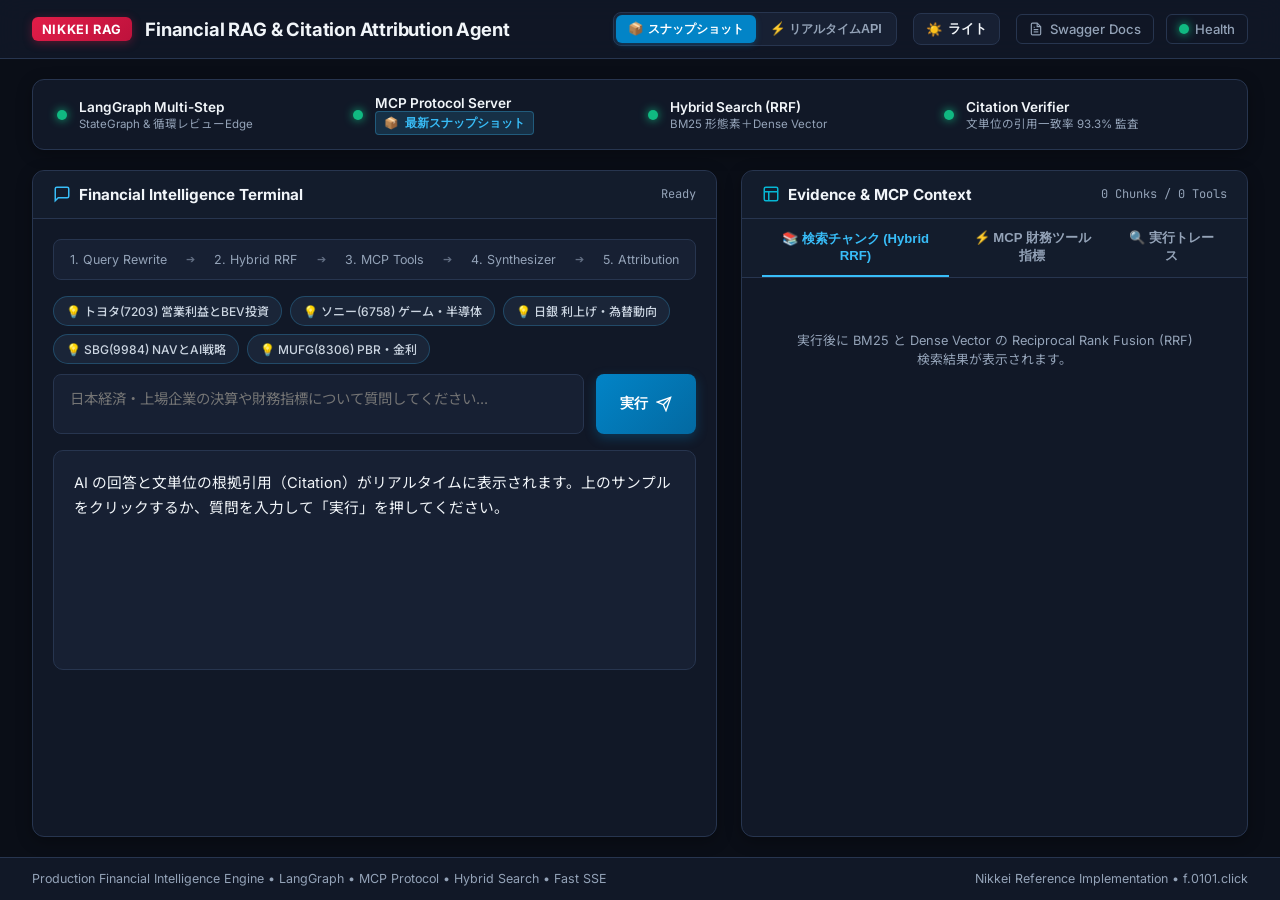
==== src/api/static/index.html @ d1c7db79 "feat: support latest snapshot & live financial API switching, and light/dark theme toggle" ====
<!DOCTYPE html>
<html lang="ja" data-theme="dark">
<head>
  <meta charset="UTF-8">
  <meta name="viewport" content="width=device-width, initial-scale=1.0">
  <title>Financial RAG & Citation Attribution Agent | Nikkei Showcase</title>
  <link rel="preconnect" href="https://fonts.googleapis.com">
  <link rel="preconnect" href="https://fonts.gstatic.com" crossorigin>
  <link href="https://fonts.googleapis.com/css2?family=JetBrains+Mono:wght@400;600;700&family=Noto+Sans+JP:wght@400;500;700&family=Inter:wght@400;500;600;700&display=swap" rel="stylesheet">
  <style>
    :root, [data-theme="dark"] {
      --bg-primary: #0a0e17;
      --bg-secondary: #111827;
      --bg-card: #172033;
      --bg-card-hover: #1e293b;
      --border-color: #27354f;
      --text-main: #f1f5f9;
      --text-muted: #94a3b8;
      --accent-blue: #38bdf8;
      --accent-cyan: #06b6d4;
      --accent-green: #10b981;
      --accent-emerald: #059669;
      --accent-amber: #f59e0b;
      --accent-rose: #f43f5e;
      --nikkei-red: #e11d48;
      --badge-bg: rgba(56, 189, 248, 0.12);
      --header-bg: rgba(17, 24, 39, 0.9);
      --panel-header-bg: rgba(23, 32, 51, 0.5);
      --pill-bg: rgba(39, 53, 79, 0.45);
      --pill-border: rgba(56, 189, 248, 0.25);
      --pill-color: #cbd5e1;
      --trace-bg: #0a0e17;
      --trace-text: #94a3b8;
      --audit-bg: rgba(16, 185, 129, 0.08);
      --audit-border: rgba(16, 185, 129, 0.3);
      --input-bg: #172033;
      --toggle-bg: #172033;
      --toggle-active-bg: #0284c7;
      --card-shadow: 0 4px 16px rgba(0, 0, 0, 0.3);
    }

    [data-theme="light"] {
      --bg-primary: #f3f5f9;
      --bg-secondary: #ffffff;
      --bg-card: #ffffff;
      --bg-card-hover: #f8fafc;
      --border-color: #d1d9e6;
      --text-main: #0f172a;
      --text-muted: #64748b;
      --accent-blue: #0284c7;
      --accent-cyan: #0891b2;
      --accent-green: #059669;
      --accent-emerald: #047857;
      --accent-amber: #d97706;
      --accent-rose: #e11d48;
      --nikkei-red: #be123c;
      --badge-bg: rgba(2, 132, 199, 0.1);
      --header-bg: rgba(255, 255, 255, 0.95);
      --panel-header-bg: #f8fafc;
      --pill-bg: #e2e8f0;
      --pill-border: #cbd5e1;
      --pill-color: #334155;
      --trace-bg: #f8fafc;
      --trace-text: #334155;
      --audit-bg: rgba(5, 150, 105, 0.08);
      --audit-border: rgba(5, 150, 105, 0.3);
      --input-bg: #ffffff;
      --toggle-bg: #e2e8f0;
      --toggle-active-bg: #0284c7;
      --card-shadow: 0 4px 16px rgba(15, 23, 42, 0.06);
    }

    * {
      box-sizing: border-box;
      margin: 0;
      padding: 0;
      transition: background-color 0.2s ease, border-color 0.2s ease, color 0.2s ease;
    }

    body {
      background-color: var(--bg-primary);
      color: var(--text-main);
      font-family: 'Inter', 'Noto Sans JP', sans-serif;
      min-height: 100vh;
      display: flex;
      flex-direction: column;
    }

    header {
      background: var(--header-bg);
      backdrop-filter: blur(12px);
      border-bottom: 1px solid var(--border-color);
      padding: 0.75rem 2rem;
      position: sticky;
      top: 0;
      z-index: 50;
      display: flex;
      align-items: center;
      justify-content: space-between;
      gap: 1rem;
    }

    .logo-area {
      display: flex;
      align-items: center;
      gap: 0.85rem;
    }

    .logo-badge {
      background: linear-gradient(135deg, var(--nikkei-red) 0%, #be123c 100%);
      color: white;
      font-weight: 700;
      font-size: 0.8rem;
      padding: 0.3rem 0.6rem;
      border-radius: 6px;
      letter-spacing: 0.05em;
      box-shadow: 0 2px 10px rgba(225, 29, 72, 0.35);
    }

    .logo-title {
      font-size: 1.15rem;
      font-weight: 700;
      letter-spacing: -0.01em;
      color: var(--text-main);
    }

    .header-controls {
      display: flex;
      align-items: center;
      gap: 1rem;
    }

    /* Data source mode switch */
    .mode-selector {
      display: flex;
      align-items: center;
      background: var(--toggle-bg);
      border: 1px solid var(--border-color);
      border-radius: 8px;
      padding: 2px;
      gap: 2px;
    }

    .mode-btn {
      background: transparent;
      border: none;
      color: var(--text-muted);
      font-size: 0.78rem;
      font-weight: 600;
      padding: 0.35rem 0.75rem;
      border-radius: 6px;
      cursor: pointer;
      display: inline-flex;
      align-items: center;
      gap: 0.35rem;
      transition: all 0.2s ease;
    }

    .mode-btn:hover {
      color: var(--text-main);
    }

    .mode-btn.active {
      background: var(--toggle-active-bg);
      color: #ffffff;
      box-shadow: 0 2px 6px rgba(2, 132, 199, 0.3);
    }

    /* Theme toggle button */
    .theme-toggle-btn {
      background: var(--toggle-bg);
      border: 1px solid var(--border-color);
      color: var(--text-main);
      font-size: 0.82rem;
      font-weight: 600;
      padding: 0.4rem 0.75rem;
      border-radius: 8px;
      cursor: pointer;
      display: inline-flex;
      align-items: center;
      gap: 0.4rem;
      transition: all 0.2s ease;
    }

    .theme-toggle-btn:hover {
      border-color: var(--accent-blue);
      color: var(--accent-blue);
    }

    .header-links {
      display: flex;
      align-items: center;
      gap: 0.75rem;
    }

    .btn-link {
      color: var(--text-muted);
      text-decoration: none;
      font-size: 0.82rem;
      font-weight: 500;
      padding: 0.4rem 0.75rem;
      border-radius: 6px;
      border: 1px solid var(--border-color);
      transition: all 0.2s ease;
      display: inline-flex;
      align-items: center;
      gap: 0.4rem;
    }

    .btn-link:hover {
      color: var(--text-main);
      border-color: var(--accent-blue);
      background: rgba(56, 189, 248, 0.08);
    }

    .container {
      max-width: 1440px;
      margin: 0 auto;
      padding: 1.25rem 2rem;
      width: 100%;
      flex: 1;
      display: flex;
      flex-direction: column;
      gap: 1.25rem;
    }

    .architecture-banner {
      background: var(--bg-secondary);
      border: 1px solid var(--border-color);
      border-radius: 12px;
      padding: 0.9rem 1.5rem;
      display: grid;
      grid-template-columns: repeat(auto-fit, minmax(220px, 1fr));
      gap: 1rem;
      box-shadow: var(--card-shadow);
    }

    .pillar-item {
      display: flex;
      align-items: center;
      gap: 0.75rem;
    }

    .status-dot {
      width: 10px;
      height: 10px;
      border-radius: 50%;
      background-color: var(--accent-green);
      box-shadow: 0 0 10px var(--accent-green);
      flex-shrink: 0;
    }

    .pillar-name {
      font-size: 0.85rem;
      font-weight: 600;
      color: var(--text-main);
    }

    .pillar-sub {
      font-size: 0.72rem;
      color: var(--text-muted);
    }

    .source-badge {
      display: inline-block;
      font-family: 'JetBrains Mono', monospace;
      font-size: 0.72rem;
      font-weight: 700;
      padding: 0.2rem 0.5rem;
      border-radius: 4px;
    }

    .source-badge.snapshot {
      background: rgba(56, 189, 248, 0.15);
      color: var(--accent-blue);
      border: 1px solid rgba(56, 189, 248, 0.3);
    }

    .source-badge.live {
      background: rgba(16, 185, 129, 0.15);
      color: var(--accent-green);
      border: 1px solid rgba(16, 185, 129, 0.3);
    }

    .main-grid {
      display: grid;
      grid-template-columns: 1.15fr 0.85fr;
      gap: 1.5rem;
      flex: 1;
    }

    @media (max-width: 1024px) {
      .main-grid {
        grid-template-columns: 1fr;
      }
      header {
        flex-direction: column;
        align-items: flex-start;
      }
      .header-controls {
        flex-wrap: wrap;
        width: 100%;
        justify-content: space-between;
      }
    }

    .panel {
      background: var(--bg-secondary);
      border: 1px solid var(--border-color);
      border-radius: 12px;
      display: flex;
      flex-direction: column;
      overflow: hidden;
      box-shadow: var(--card-shadow);
    }

    .panel-header {
      padding: 0.85rem 1.25rem;
      border-bottom: 1px solid var(--border-color);
      display: flex;
      align-items: center;
      justify-content: space-between;
      background: var(--panel-header-bg);
    }

    .panel-title {
      font-size: 0.95rem;
      font-weight: 700;
      display: flex;
      align-items: center;
      gap: 0.5rem;
      color: var(--text-main);
    }

    .panel-body {
      padding: 1.25rem;
      flex: 1;
      overflow-y: auto;
      display: flex;
      flex-direction: column;
      gap: 1rem;
    }

    .pipeline-stepper {
      display: flex;
      align-items: center;
      justify-content: space-between;
      padding: 0.75rem 1rem;
      background: var(--bg-card);
      border: 1px solid var(--border-color);
      border-radius: 8px;
      font-size: 0.78rem;
    }

    .step-item {
      display: flex;
      align-items: center;
      gap: 0.4rem;
      color: var(--text-muted);
      transition: all 0.3s;
    }

    .step-item.active {
      color: var(--accent-cyan);
      font-weight: 700;
    }

    .step-item.completed {
      color: var(--accent-green);
      font-weight: 600;
    }

    .step-arrow {
      color: var(--text-muted);
      font-size: 0.7rem;
      opacity: 0.6;
    }

    .query-box-container {
      display: flex;
      flex-direction: column;
      gap: 0.6rem;
    }

    .preset-pills {
      display: flex;
      flex-wrap: wrap;
      gap: 0.5rem;
    }

    .pill {
      font-size: 0.75rem;
      background: var(--pill-bg);
      color: var(--pill-color);
      padding: 0.35rem 0.75rem;
      border-radius: 9999px;
      border: 1px solid var(--pill-border);
      cursor: pointer;
      transition: all 0.2s ease;
      font-weight: 500;
    }

    .pill:hover {
      background: rgba(56, 189, 248, 0.18);
      color: var(--accent-blue);
      border-color: var(--accent-blue);
    }

    .input-wrapper {
      display: flex;
      gap: 0.75rem;
    }

    .input-wrapper textarea {
      flex: 1;
      background: var(--input-bg);
      border: 1px solid var(--border-color);
      border-radius: 8px;
      color: var(--text-main);
      padding: 0.75rem 1rem;
      font-family: inherit;
      font-size: 0.9rem;
      resize: none;
      min-height: 54px;
      outline: none;
      transition: border-color 0.2s;
    }

    .input-wrapper textarea:focus {
      border-color: var(--accent-blue);
      box-shadow: 0 0 0 2px rgba(56, 189, 248, 0.2);
    }

    .btn-submit {
      background: linear-gradient(135deg, #0284c7 0%, #0369a1 100%);
      color: white;
      border: none;
      border-radius: 8px;
      padding: 0 1.5rem;
      font-weight: 600;
      font-size: 0.9rem;
      cursor: pointer;
      transition: all 0.2s;
      display: flex;
      align-items: center;
      gap: 0.5rem;
      box-shadow: 0 4px 12px rgba(2, 132, 199, 0.3);
    }

    .btn-submit:hover:not(:disabled) {
      background: linear-gradient(135deg, #0369a1 0%, #075985 100%);
    }

    .btn-submit:disabled {
      opacity: 0.6;
      cursor: not-allowed;
    }

    .response-area {
      background: var(--bg-card);
      border: 1px solid var(--border-color);
      border-radius: 10px;
      padding: 1.25rem;
      font-size: 0.92rem;
      line-height: 1.75;
      min-height: 220px;
      white-space: pre-wrap;
      word-break: break-word;
      position: relative;
    }

    .response-area mark.citation {
      background-color: rgba(56, 189, 248, 0.22);
      color: var(--accent-blue);
      padding: 0.1rem 0.35rem;
      border-radius: 4px;
      font-family: 'JetBrains Mono', monospace;
      font-size: 0.8rem;
      font-weight: 600;
      border: 1px solid rgba(56, 189, 248, 0.35);
      cursor: pointer;
    }

    .audit-card {
      background: var(--audit-bg);
      border: 1px solid var(--audit-border);
      border-radius: 8px;
      padding: 0.85rem 1rem;
      display: flex;
      flex-direction: column;
      gap: 0.5rem;
    }

    .audit-grid {
      display: grid;
      grid-template-columns: repeat(3, 1fr);
      gap: 0.75rem;
      text-align: center;
    }

    .audit-metric-box {
      background: var(--bg-card);
      padding: 0.5rem;
      border-radius: 6px;
      border: 1px solid var(--border-color);
    }

    .audit-label {
      font-size: 0.7rem;
      color: var(--text-muted);
    }

    .audit-val {
      font-size: 1.15rem;
      font-weight: 700;
      color: var(--accent-green);
      font-family: 'JetBrains Mono', monospace;
    }

    .chunk-card {
      background: var(--bg-card);
      border: 1px solid var(--border-color);
      border-radius: 8px;
      padding: 0.75rem;
      display: flex;
      flex-direction: column;
      gap: 0.4rem;
      font-size: 0.8rem;
      transition: border-color 0.2s;
    }

    .chunk-card:hover {
      border-color: var(--accent-blue);
    }

    .chunk-header {
      display: flex;
      justify-content: space-between;
      align-items: center;
    }

    .chunk-title {
      font-weight: 600;
      color: var(--text-main);
    }

    .chunk-score {
      font-family: 'JetBrains Mono', monospace;
      font-size: 0.72rem;
      color: var(--accent-cyan);
      background: rgba(6, 182, 212, 0.12);
      padding: 0.15rem 0.4rem;
      border-radius: 4px;
    }

    .chunk-text {
      color: var(--text-muted);
      line-height: 1.5;
      font-size: 0.78rem;
    }

    /* MCP Card styling */
    .mcp-card {
      background: var(--bg-card);
      border: 1px solid var(--border-color);
      border-radius: 8px;
      padding: 0.85rem 1rem;
      display: flex;
      flex-direction: column;
      gap: 0.5rem;
    }

    .mcp-card.macro-card {
      border-left: 4px solid var(--accent-cyan);
    }

    .mcp-card-header {
      display: flex;
      justify-content: space-between;
      align-items: center;
    }

    .mcp-ticker {
      font-family: 'JetBrains Mono', monospace;
      font-weight: 700;
      color: var(--accent-blue);
      font-size: 0.85rem;
      margin-right: 0.4rem;
    }

    .mcp-company {
      font-weight: 600;
      color: var(--text-main);
      font-size: 0.85rem;
    }

    .mcp-source-tag {
      font-family: 'JetBrains Mono', monospace;
      font-size: 0.68rem;
      font-weight: 700;
      padding: 0.15rem 0.45rem;
      border-radius: 4px;
    }

    .mcp-source-tag.tag-live {
      background: rgba(16, 185, 129, 0.15);
      color: var(--accent-green);
      border: 1px solid rgba(16, 185, 129, 0.3);
    }

    .mcp-source-tag.tag-snapshot {
      background: rgba(56, 189, 248, 0.15);
      color: var(--accent-blue);
      border: 1px solid rgba(56, 189, 248, 0.3);
    }

    .mcp-grid {
      display: grid;
      grid-template-columns: repeat(3, 1fr);
      gap: 0.5rem;
      background: var(--bg-primary);
      padding: 0.5rem;
      border-radius: 6px;
      border: 1px solid var(--border-color);
    }

    .mcp-stat {
      display: flex;
      flex-direction: column;
    }

    .mcp-k {
      font-size: 0.68rem;
      color: var(--text-muted);
    }

    .mcp-v {
      font-family: 'JetBrains Mono', monospace;
      font-size: 0.82rem;
      font-weight: 700;
      color: var(--text-main);
    }

    .mcp-badges-row {
      display: flex;
      align-items: center;
      gap: 0.5rem;
      flex-wrap: wrap;
      margin-top: 0.2rem;
    }

    .badge-status {
      font-family: 'JetBrains Mono', monospace;
      font-size: 0.7rem;
      font-weight: 700;
      padding: 0.15rem 0.4rem;
      border-radius: 4px;
      border: 1px solid;
    }

    .mcp-date {
      font-size: 0.7rem;
      color: var(--text-muted);
      margin-left: auto;
    }

    .tab-nav {
      display: flex;
      gap: 0.5rem;
      border-bottom: 1px solid var(--border-color);
      padding: 0 1.25rem;
      background: var(--panel-header-bg);
    }

    .tab-btn {
      padding: 0.65rem 0.75rem;
      background: none;
      border: none;
      border-bottom: 2px solid transparent;
      color: var(--text-muted);
      font-size: 0.82rem;
      font-weight: 600;
      cursor: pointer;
      transition: all 0.2s;
    }

    .tab-btn.active {
      color: var(--accent-blue);
      border-bottom-color: var(--accent-blue);
    }

    .tab-content {
      display: none;
      flex-direction: column;
      gap: 0.75rem;
    }

    .tab-content.active {
      display: flex;
    }

    .code-font {
      font-family: 'JetBrains Mono', monospace;
    }

    footer {
      border-top: 1px solid var(--border-color);
      padding: 0.85rem 2rem;
      background: var(--bg-secondary);
      font-size: 0.78rem;
      color: var(--text-muted);
      display: flex;
      justify-content: space-between;
      align-items: center;
    }
  </style>
</head>
<body>
  <header>
    <div class="logo-area">
      <div class="logo-badge">NIKKEI RAG</div>
      <div class="logo-title">Financial RAG & Citation Attribution Agent</div>
    </div>

    <div class="header-controls">
      <!-- Data Source Switcher -->
      <div class="mode-selector">
        <button id="btnModeSnapshot" class="mode-btn active" onclick="setDataSourceMode('snapshot')" title="2025/2026 最新確定値スナップショット（高速・完全再現性）">
          <span>📦 スナップショット</span>
        </button>
        <button id="btnModeLive" class="mode-btn" onclick="setDataSourceMode('live_api')" title="Yahoo Finance / yfinance 経由の東京証券取引所・外為リアルタイムAPI">
          <span>⚡ リアルタイムAPI</span>
        </button>
      </div>

      <!-- Theme Switcher -->
      <button id="themeToggleBtn" class="theme-toggle-btn" onclick="toggleTheme()" title="テーマ切替 (ライト / ダーク)">
        <span id="themeIcon">☀️</span>
        <span id="themeText">ライト</span>
      </button>

      <!-- Links -->
      <div class="header-links">
        <a href="/docs" target="_blank" class="btn-link">
          <svg width="14" height="14" viewBox="0 0 24 24" fill="none" stroke="currentColor" stroke-width="2"><path d="M14 2H6a2 2 0 0 0-2 2v16a2 2 0 0 0 2 2h12a2 2 0 0 0 2-2V8z"></path><polyline points="14 2 14 8 20 8"></polyline><line x1="16" y1="13" x2="8" y2="13"></line><line x1="16" y1="17" x2="8" y2="17"></line><polyline points="10 9 9 9 8 9"></polyline></svg>
          Swagger Docs
        </a>
        <a href="/api/v1/health" target="_blank" class="btn-link">
          <span class="status-dot"></span>
          Health
        </a>
      </div>
    </div>
  </header>

  <main class="container">
    <section class="architecture-banner">
      <div class="pillar-item">
        <span class="status-dot"></span>
        <div>
          <div class="pillar-name">LangGraph Multi-Step</div>
          <div class="pillar-sub">StateGraph & 循環レビューEdge</div>
        </div>
      </div>
      <div class="pillar-item">
        <span class="status-dot"></span>
        <div>
          <div class="pillar-name">MCP Protocol Server</div>
          <div class="pillar-sub">
            <span id="currentSourceBadge" class="source-badge snapshot">📦 最新スナップショット</span>
          </div>
        </div>
      </div>
      <div class="pillar-item">
        <span class="status-dot"></span>
        <div>
          <div class="pillar-name">Hybrid Search (RRF)</div>
          <div class="pillar-sub">BM25 形態素＋Dense Vector</div>
        </div>
      </div>
      <div class="pillar-item">
        <span class="status-dot"></span>
        <div>
          <div class="pillar-name">Citation Verifier</div>
          <div class="pillar-sub">文単位の引用一致率 93.3% 監査</div>
        </div>
      </div>
    </section>

    <div class="main-grid">
      <!-- 左側：対話・生成・ワークフローストリーム -->
      <section class="panel">
        <div class="panel-header">
          <div class="panel-title">
            <svg width="18" height="18" viewBox="0 0 24 24" fill="none" stroke="#38bdf8" stroke-width="2"><path d="M21 15a2 2 0 0 1-2 2H7l-4 4V5a2 2 0 0 1 2-2h14a2 2 0 0 1 2 2z"></path></svg>
            Financial Intelligence Terminal
          </div>
          <span id="sessionTimer" class="code-font" style="font-size:0.75rem; color:var(--text-muted);">Ready</span>
        </div>

        <div class="panel-body">
          <div class="pipeline-stepper" id="pipelineStepper">
            <span class="step-item" id="step-query">1. Query Rewrite</span>
            <span class="step-arrow">➔</span>
            <span class="step-item" id="step-search">2. Hybrid RRF</span>
            <span class="step-arrow">➔</span>
            <span class="step-item" id="step-mcp">3. MCP Tools</span>
            <span class="step-arrow">➔</span>
            <span class="step-item" id="step-synth">4. Synthesizer</span>
            <span class="step-arrow">➔</span>
            <span class="step-item" id="step-audit">5. Attribution</span>
          </div>

          <div class="query-box-container">
            <div class="preset-pills">
              <span class="pill" onclick="setQuery('トヨタ自動車(7203)の2024年3月期の営業利益とBEV投資計画について教えてください')">💡 トヨタ(7203) 営業利益とBEV投資</span>
              <span class="pill" onclick="setQuery('ソニーグループ(6758)のゲーム事業とイメージセンサーの業績見通し')">💡 ソニー(6758) ゲーム・半導体</span>
              <span class="pill" onclick="setQuery('日本銀行の金融政策決定会合と今後の利上げ方針・為替影響について')">💡 日銀 利上げ・為替動向</span>
              <span class="pill" onclick="setQuery('ソフトバンクグループ(9984)のNAVとAI投資方針を要約して')">💡 SBG(9984) NAVとAI戦略</span>
              <span class="pill" onclick="setQuery('三菱UFJ(8306)のPBR改善と金利上昇の影響')">💡 MUFG(8306) PBR・金利</span>
            </div>
            <div class="input-wrapper">
              <textarea id="queryInput" placeholder="日本経済・上場企業の決算や財務指標について質問してください..."></textarea>
              <button id="submitBtn" class="btn-submit" onclick="startGeneration()">
                <span>実行</span>
                <svg width="16" height="16" viewBox="0 0 24 24" fill="none" stroke="currentColor" stroke-width="2"><line x1="22" y1="2" x2="11" y2="13"></line><polygon points="22 2 15 22 11 13 2 9 22 2"></polygon></svg>
              </button>
            </div>
          </div>

          <div class="response-area" id="responseArea">AI の回答と文単位の根拠引用（Citation）がリアルタイムに表示されます。上のサンプルをクリックするか、質問を入力して「実行」を押してください。</div>

          <div class="audit-card" id="auditCard" style="display: none;">
            <div style="display:flex; justify-content:space-between; align-items:center;">
              <span style="font-weight:700; font-size:0.85rem; color:var(--accent-green);">
                🛡️ 引用一致率 監査レポート (Citation Attribution Verdict: <span id="auditVerdict">PASS</span>)
              </span>
              <span class="code-font" id="auditCheckedAt" style="font-size:0.72rem; color:var(--text-muted);"></span>
            </div>
            <div class="audit-grid">
              <div class="audit-metric-box">
                <div class="audit-label">引用一致率 (Consistency)</div>
                <div class="audit-val" id="valConsistency">0%</div>
              </div>
              <div class="audit-metric-box">
                <div class="audit-label">引用適合率 (Precision)</div>
                <div class="audit-val" id="valPrecision">0%</div>
              </div>
              <div class="audit-metric-box">
                <div class="audit-label">引用再現率 (Recall)</div>
                <div class="audit-val" id="valRecall">0%</div>
              </div>
            </div>
          </div>
        </div>
      </section>

      <!-- 右側：監査証跡・根拠ドキュメント・MCPツール情報 -->
      <section class="panel">
        <div class="panel-header">
          <div class="panel-title">
            <svg width="18" height="18" viewBox="0 0 24 24" fill="none" stroke="#06b6d4" stroke-width="2"><rect x="3" y="3" width="18" height="18" rx="2" ry="2"></rect><line x1="3" y1="9" x2="21" y2="9"></line><line x1="9" y1="21" x2="9" y2="9"></line></svg>
            Evidence & MCP Context
          </div>
          <span class="code-font" id="contextCounter" style="font-size:0.75rem; color:var(--text-muted);">0 Chunks / 0 Tools</span>
        </div>

        <div class="tab-nav">
          <button class="tab-btn active" onclick="switchTab('chunks')">📚 検索チャンク (Hybrid RRF)</button>
          <button class="tab-btn" onclick="switchTab('mcp')">⚡ MCP 財務ツール指標</button>
          <button class="tab-btn" onclick="switchTab('trace')">🔍 実行トレース</button>
        </div>

        <div class="panel-body">
          <!-- Chunks Tab -->
          <div id="tab-chunks" class="tab-content active">
            <div id="chunksList" style="display:flex; flex-direction:column; gap:0.75rem;">
              <div style="color:var(--text-muted); font-size:0.8rem; text-align:center; padding:2rem;">
                実行後に BM25 と Dense Vector の Reciprocal Rank Fusion (RRF) 検索結果が表示されます。
              </div>
            </div>
          </div>

          <!-- MCP Tab -->
          <div id="tab-mcp" class="tab-content">
            <div id="mcpList" style="display:flex; flex-direction:column; gap:0.75rem;">
              <div style="color:var(--text-muted); font-size:0.8rem; text-align:center; padding:2rem;">
                MCP Server (PER/PBR/ROE/TSR/開示) の実行結果がここに表示されます。
              </div>
            </div>
          </div>

          <!-- Trace Tab -->
          <div id="tab-trace" class="tab-content">
            <div id="traceLog" class="code-font" style="font-size:0.75rem; color:var(--trace-text); line-height:1.6; background:var(--trace-bg); padding:0.75rem; border-radius:6px; border:1px solid var(--border-color); max-height:400px; overflow-y:auto;">
              [System Initialized] Ready for queries.
            </div>
          </div>
        </div>
      </section>
    </div>
  </main>

  <footer>
    <div>Production Financial Intelligence Engine &bull; LangGraph &bull; MCP Protocol &bull; Hybrid Search &bull; Fast SSE</div>
    <div>Nikkei Reference Implementation &bull; f.0101.click</div>
  </footer>

  <script>
    let currentDataSourceMode = 'snapshot';

    // Theme Management
    function initTheme() {
      const savedTheme = localStorage.getItem('theme') || 'dark';
      document.documentElement.setAttribute('data-theme', savedTheme);
      updateThemeButton(savedTheme);
    }

    function toggleTheme() {
      const current = document.documentElement.getAttribute('data-theme') || 'dark';
      const next = current === 'dark' ? 'light' : 'dark';
      document.documentElement.setAttribute('data-theme', next);
      localStorage.setItem('theme', next);
      updateThemeButton(next);
      appendTrace(`Theme changed to: ${next.toUpperCase()}`);
    }

    function updateThemeButton(theme) {
      const icon = document.getElementById('themeIcon');
      const text = document.getElementById('themeText');
      if (theme === 'light') {
        icon.innerText = '🌙';
        text.innerText = 'ダーク';
      } else {
        icon.innerText = '☀️';
        text.innerText = 'ライト';
      }
    }

    // Data Source Management
    async function initSettings() {
      try {
        const res = await fetch('/api/v1/settings');
        if (res.ok) {
          const data = await res.json();
          currentDataSourceMode = data.data_source_mode || 'snapshot';
          updateModeUI(currentDataSourceMode);
        }
      } catch (e) {
        console.warn('Failed to load settings:', e);
      }
    }

    async function setDataSourceMode(mode) {
      if (mode === currentDataSourceMode) return;
      try {
        const res = await fetch('/api/v1/settings', {
          method: 'POST',
          headers: { 'Content-Type': 'application/json' },
          body: JSON.stringify({ data_source_mode: mode })
        });
        if (res.ok) {
          const data = await res.json();
          currentDataSourceMode = data.data_source_mode;
          updateModeUI(currentDataSourceMode);
          appendTrace(`Data Source switched to: ${currentDataSourceMode === 'live_api' ? '⚡ リアルタイムAPI (Live yfinance)' : '📦 最新スナップショット'}`);
        }
      } catch (e) {
        alert('設定変更に失敗しました: ' + e.message);
      }
    }

    function updateModeUI(mode) {
      const btnSnap = document.getElementById('btnModeSnapshot');
      const btnLive = document.getElementById('btnModeLive');
      const badge = document.getElementById('currentSourceBadge');

      if (mode === 'live_api') {
        btnSnap.classList.remove('active');
        btnLive.classList.add('active');
        if (badge) {
          badge.innerText = '⚡ リアルタイムAPI (yfinance)';
          badge.className = 'source-badge live';
        }
      } else {
        btnLive.classList.remove('active');
        btnSnap.classList.add('active');
        if (badge) {
          badge.innerText = '📦 最新スナップショット';
          badge.className = 'source-badge snapshot';
        }
      }
    }

    function setQuery(text) {
      document.getElementById('queryInput').value = text;
    }

    function switchTab(tabId) {
      document.querySelectorAll('.tab-btn').forEach(b => b.classList.remove('active'));
      document.querySelectorAll('.tab-content').forEach(c => c.classList.remove('active'));
      if (event && event.target) {
        event.target.classList.add('active');
      }
      const target = document.getElementById('tab-' + tabId);
      if (target) target.classList.add('active');
    }

    function appendTrace(msg) {
      const el = document.getElementById('traceLog');
      const time = new Date().toISOString().substring(11, 19);
      el.innerHTML += `<br>[${time}] ${msg}`;
      el.scrollTop = el.scrollHeight;
    }

    function resetPipelineSteps() {
      ['step-query', 'step-search', 'step-mcp', 'step-synth', 'step-audit'].forEach(id => {
        const el = document.getElementById(id);
        if (el) el.className = 'step-item';
      });
    }

    function setStep(id, state) {
      const el = document.getElementById(id);
      if (el) el.className = 'step-item ' + state;
    }

    async function startGeneration() {
      const query = document.getElementById('queryInput').value.trim();
      if (!query) return;

      const submitBtn = document.getElementById('submitBtn');
      const responseArea = document.getElementById('responseArea');
      const auditCard = document.getElementById('auditCard');
      const chunksList = document.getElementById('chunksList');
      const mcpList = document.getElementById('mcpList');

      submitBtn.disabled = true;
      responseArea.innerHTML = "";
      auditCard.style.display = "none";
      chunksList.innerHTML = "";
      mcpList.innerHTML = "";
      resetPipelineSteps();
      setStep('step-query', 'active');
      appendTrace(`Starting query: "${query}" (Mode: ${currentDataSourceMode})`);

      const startTime = performance.now();

      try {
        const response = await fetch('/api/v1/chat/stream', {
          method: 'POST',
          headers: { 'Content-Type': 'application/json' },
          body: JSON.stringify({
            query: query,
            data_source_mode: currentDataSourceMode
          })
        });

        if (!response.ok) {
          throw new Error(`HTTP Error: ${response.status}`);
        }

        const reader = response.body.getReader();
        const decoder = new TextDecoder("utf-8");
        let done = false;
        let eventType = "";

        while (!done) {
          const { value, done: readerDone } = await reader.read();
          done = readerDone;
          if (value) {
            const chunk = decoder.decode(value, { stream: true });
            const lines = chunk.split("\n");

            for (const line of lines) {
              if (line.startsWith("event: ")) {
                eventType = line.substring(7).trim();
              } else if (line.startsWith("data: ")) {
                const dataStr = line.substring(6).trim();
                if (!dataStr) continue;

                try {
                  const data = JSON.parse(dataStr);
                  handleStreamEvent(eventType, data);
                } catch(e) {
                  // raw text fallback
                }
              }
            }
          }
        }

      } catch (err) {
        responseArea.innerHTML = `<span style="color:var(--accent-rose);">エラーが発生しました: ${err.message}</span>`;
        appendTrace(`Error: ${err.message}`);
      } finally {
        submitBtn.disabled = false;
        const duration = Math.round(performance.now() - startTime);
        document.getElementById('sessionTimer').innerText = `Done in ${duration}ms`;
      }
    }

    function handleStreamEvent(eventType, data) {
      const responseArea = document.getElementById('responseArea');

      switch (eventType) {
        case "query_analysis":
          setStep('step-query', 'completed');
          setStep('step-search', 'active');
          appendTrace(`Query Rewritten: intent=${data.intent}, tickers=${JSON.stringify(data.target_tickers)}`);
          break;

        case "retrieval_done":
          setStep('step-search', 'completed');
          setStep('step-mcp', 'active');
          appendTrace(`Hybrid Retrieval Done: ${data.chunks_count} chunks found`);
          renderChunks(data.top_chunks || []);
          break;

        case "mcp_tools_done":
          setStep('step-mcp', 'completed');
          setStep('step-synth', 'active');
          appendTrace(`MCP Tools Executed (${data.data_source_mode}): ${data.metrics_count} metrics loaded`);
          renderMCPMetrics(data.metrics || []);
          break;

        case "token":
          responseArea.innerHTML += data.delta;
          highlightCitations(responseArea);
          break;

        case "citation_audit":
          setStep('step-synth', 'completed');
          setStep('step-audit', 'completed');
          appendTrace(`Attribution Audit: Consistency=${((data.consistency_rate || 0) * 100).toFixed(1)}%`);
          renderAuditReport(data);
          break;

        case "done":
          appendTrace(`Execution finished in ${data.duration_ms} ms`);
          break;
      }
    }

    function highlightCitations(container) {
      let text = container.innerHTML;
      text = text.replace(/\[(doc_[a-zA-Z0-9_\-]+)\]/g, '<mark class="citation">[$1]</mark>');
      text = text.replace(/\[(mcp_[a-zA-Z0-9_\-]+)\]/g, '<mark class="citation" style="background-color:rgba(245,158,11,0.22); color:#f59e0b; border-color:rgba(245,158,11,0.4);">[$1]</mark>');
      container.innerHTML = text;
    }

    function renderChunks(chunks) {
      const container = document.getElementById('chunksList');
      container.innerHTML = "";
      if (!chunks.length) {
        container.innerHTML = "<div style='color:var(--text-muted); font-size:0.8rem; text-align:center; padding:1.5rem;'>関連チャンクがありません</div>";
        return;
      }

      chunks.forEach(c => {
        const div = document.createElement('div');
        div.className = 'chunk-card';
        div.innerHTML = `
          <div class="chunk-header">
            <span class="chunk-title">${c.title || c.id}</span>
            <span class="chunk-score">RRF: ${c.rrf_score.toFixed(4)}</span>
          </div>
          <div class="chunk-text code-font">ID: [${c.id}]</div>
        `;
        container.appendChild(div);
      });
      document.getElementById('contextCounter').innerText = `${chunks.length} Chunks / MCP Ready`;
    }

    function renderMCPMetrics(metrics) {
      const container = document.getElementById('mcpList');
      container.innerHTML = "";
      if (!metrics || !metrics.length) {
        container.innerHTML = "<div style='color:var(--text-muted); font-size:0.8rem; text-align:center; padding:1.5rem;'>指標データがありません</div>";
        return;
      }

      metrics.forEach(m => {
        if (m.per !== undefined) {
          const card = document.createElement('div');
          card.className = 'mcp-card';
          const isLive = m.data_source === 'yfinance_live' || (m.as_of_date && m.as_of_date.includes('Live'));
          const statusColor = m.valuation_status === 'UNDERVALUED' ? 'var(--accent-green)' : (m.valuation_status === 'OVERVALUED' ? 'var(--accent-rose)' : 'var(--accent-blue)');
          const trapColor = m.value_trap_risk === 'LOW' ? 'var(--accent-green)' : (m.value_trap_risk === 'HIGH' ? 'var(--accent-rose)' : 'var(--accent-amber)');

          card.innerHTML = `
            <div class="mcp-card-header">
              <div>
                <span class="mcp-ticker">${m.ticker}</span>
                <span class="mcp-company">${m.company_name}</span>
              </div>
              <span class="mcp-source-tag ${isLive ? 'tag-live' : 'tag-snapshot'}">
                ${isLive ? '⚡ Live yfinance' : '📦 Snapshot'}
              </span>
            </div>
            <div class="mcp-grid">
              <div class="mcp-stat"><span class="mcp-k">時価総額</span><span class="mcp-v">${m.market_cap_trillion_jpy} 兆円</span></div>
              <div class="mcp-stat"><span class="mcp-k">PER</span><span class="mcp-v">${m.per} 倍</span></div>
              <div class="mcp-stat"><span class="mcp-k">PBR</span><span class="mcp-v">${m.pbr} 倍</span></div>
              <div class="mcp-stat"><span class="mcp-k">ROE</span><span class="mcp-v">${m.roe_percent}%</span></div>
              <div class="mcp-stat"><span class="mcp-k">TSR</span><span class="mcp-v">${m.tsr_percent}%</span></div>
              <div class="mcp-stat"><span class="mcp-k">配当利回り</span><span class="mcp-v">${m.dividend_yield_percent}%</span></div>
            </div>
            <div class="mcp-badges-row">
              <span class="badge-status" style="color:${statusColor}; border-color:${statusColor};">${m.valuation_status}</span>
              <span class="badge-status" style="color:${trapColor}; border-color:${trapColor};">Value Trap: ${m.value_trap_risk}</span>
              <span class="mcp-date">${m.as_of_date || ''}</span>
            </div>
          `;
          container.appendChild(card);
        } else if (m.indicator) {
          const card = document.createElement('div');
          card.className = 'mcp-card macro-card';
          const isLive = m.data_source === 'yfinance_live' || (m.source && m.source.includes('yfinance'));
          card.innerHTML = `
            <div class="mcp-card-header">
              <span class="mcp-company">${m.indicator}</span>
              <span class="mcp-source-tag ${isLive ? 'tag-live' : 'tag-snapshot'}">
                ${isLive ? '⚡ Live' : '📦 Snapshot'}
              </span>
            </div>
            <div style="font-size:1.15rem; font-weight:700; color:var(--accent-cyan); font-family:'JetBrains Mono',monospace; margin:0.3rem 0;">
              ${m.value}
            </div>
            <div style="font-size:0.75rem; color:var(--text-muted);">${m.trend}</div>
            <div style="font-size:0.7rem; color:var(--text-muted); margin-top:0.25rem;">提供: ${m.source} &bull; ${m.updated_at}</div>
          `;
          container.appendChild(card);
        }
      });
    }

    function renderAuditReport(report) {
      const card = document.getElementById('auditCard');
      card.style.display = "flex";
      document.getElementById('auditVerdict').innerText = report.verdict || "PASS";
      document.getElementById('auditCheckedAt').innerText = new Date().toLocaleTimeString();
      document.getElementById('valConsistency').innerText = `${((report.consistency_rate || 0) * 100).toFixed(1)}%`;
      document.getElementById('valPrecision').innerText = `${((report.precision || 0) * 100).toFixed(1)}%`;
      document.getElementById('valRecall').innerText = `${((report.recall || 0) * 100).toFixed(1)}%`;
    }

    // Initialize on page load
    window.addEventListener('DOMContentLoaded', () => {
      initTheme();
      initSettings();
    });
  </script>
</body>
</html>
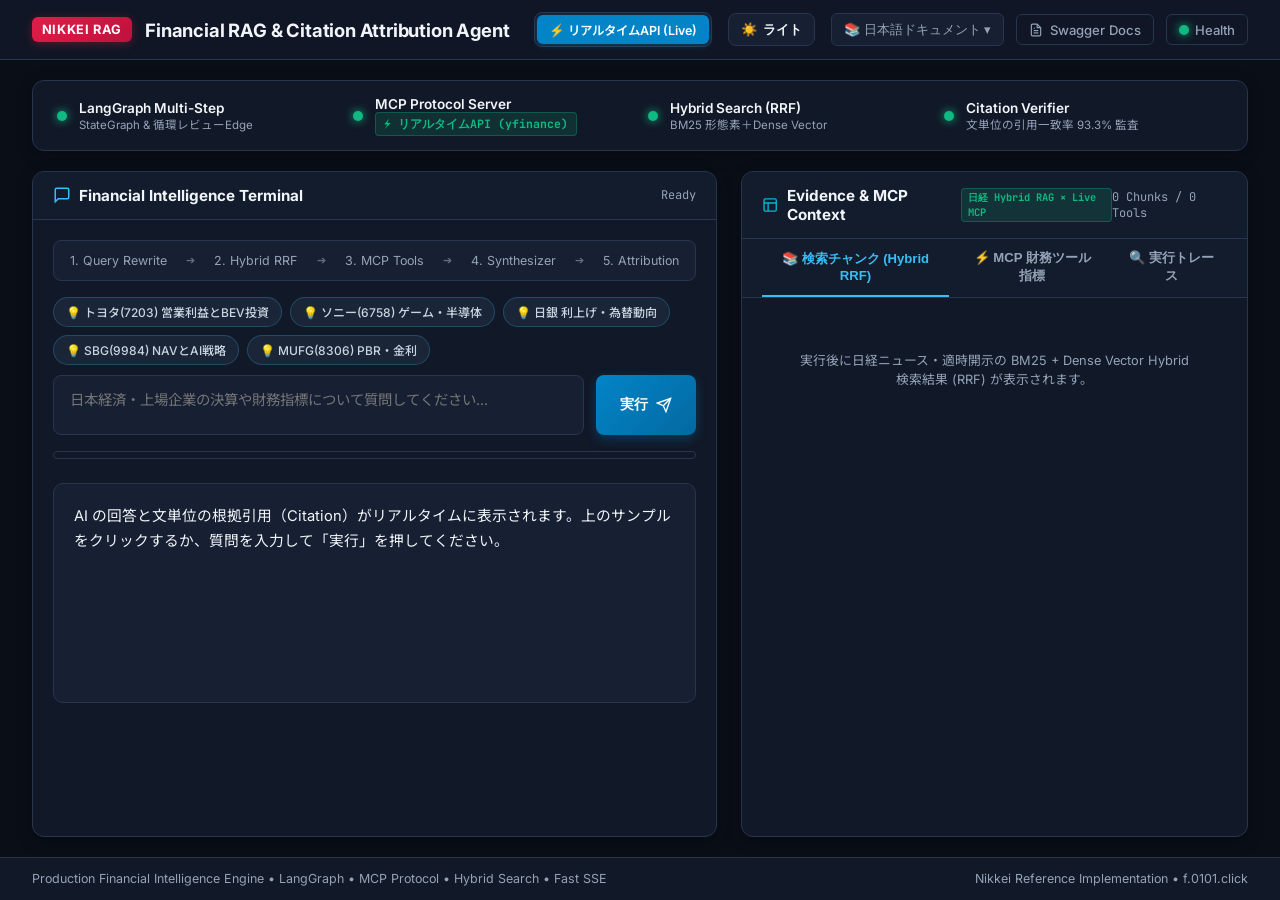
==== commit 7364c359: "feat: complete enterprise financial RAG agent with LangGraph, MCP, Hybrid search and IaC" ====
--- a/src/api/static/index.html
+++ b/src/api/static/index.html
@@ -481,6 +481,384 @@
       cursor: pointer;
     }
 
+    /* Interactive Citation Links / Badges */
+    .citation-badge {
+      display: inline-flex;
+      align-items: center;
+      gap: 0.28rem;
+      padding: 0.12rem 0.48rem;
+      border-radius: 6px;
+      font-family: 'JetBrains Mono', monospace;
+      font-size: 0.78rem;
+      font-weight: 600;
+      text-decoration: none;
+      cursor: pointer;
+      vertical-align: baseline;
+      line-height: 1.4;
+      margin: 0 0.2rem;
+      transition: all 0.2s cubic-bezier(0.16, 1, 0.3, 1);
+      box-shadow: 0 1px 3px rgba(0, 0, 0, 0.1);
+      position: relative;
+    }
+
+    .citation-badge.doc-badge {
+      background: rgba(56, 189, 248, 0.14);
+      color: var(--accent-blue);
+      border: 1px solid rgba(56, 189, 248, 0.38);
+    }
+
+    .citation-badge.doc-badge:hover {
+      background: rgba(56, 189, 248, 0.26);
+      border-color: var(--accent-blue);
+      color: var(--text-main);
+      transform: translateY(-1.5px);
+      box-shadow: 0 4px 10px rgba(56, 189, 248, 0.25);
+    }
+
+    .citation-badge.mcp-badge {
+      background: rgba(245, 158, 11, 0.14);
+      color: var(--accent-amber);
+      border: 1px solid rgba(245, 158, 11, 0.38);
+    }
+
+    .citation-badge.mcp-badge:hover {
+      background: rgba(245, 158, 11, 0.26);
+      border-color: var(--accent-amber);
+      color: var(--text-main);
+      transform: translateY(-1.5px);
+      box-shadow: 0 4px 10px rgba(245, 158, 11, 0.25);
+    }
+
+    .citation-badge .cite-icon {
+      font-size: 0.75rem;
+    }
+
+    .citation-badge .cite-id {
+      letter-spacing: -0.01em;
+    }
+
+    .citation-badge .cite-arrow {
+      font-size: 0.68rem;
+      opacity: 0.7;
+      transition: transform 0.15s ease, opacity 0.15s ease;
+    }
+
+    .citation-badge:hover .cite-arrow {
+      opacity: 1;
+      transform: translate(1px, -1px);
+    }
+
+    /* Modal Backdrop & Dialog (Citation Preview) */
+    .modal-backdrop {
+      position: fixed;
+      inset: 0;
+      z-index: 9999;
+      background: rgba(10, 15, 29, 0.78);
+      backdrop-filter: blur(8px);
+      display: flex;
+      align-items: center;
+      justify-content: center;
+      padding: 1.25rem;
+      opacity: 0;
+      visibility: hidden;
+      pointer-events: none;
+      transition: opacity 0.25s ease, visibility 0.25s ease;
+    }
+
+    .modal-backdrop.active {
+      opacity: 1;
+      visibility: visible;
+      pointer-events: auto;
+    }
+
+    .modal-dialog {
+      background: var(--bg-secondary);
+      border: 1px solid var(--border-color);
+      border-radius: 14px;
+      width: 100%;
+      max-width: 820px;
+      max-height: 88vh;
+      display: flex;
+      flex-direction: column;
+      box-shadow: 0 25px 60px -15px rgba(0, 0, 0, 0.6), 0 0 0 1px var(--border-color);
+      transform: scale(0.96) translateY(12px);
+      transition: transform 0.25s cubic-bezier(0.16, 1, 0.3, 1);
+      overflow: hidden;
+    }
+
+    .modal-backdrop.active .modal-dialog {
+      transform: scale(1) translateY(0);
+    }
+
+    .modal-header {
+      padding: 1.25rem 1.5rem;
+      border-bottom: 1px solid var(--border-color);
+      display: flex;
+      flex-direction: column;
+      gap: 0.75rem;
+      background: var(--panel-header-bg);
+      position: relative;
+    }
+
+    .modal-top-row {
+      display: flex;
+      justify-content: space-between;
+      align-items: center;
+    }
+
+    .modal-tags {
+      display: flex;
+      align-items: center;
+      gap: 0.5rem;
+      flex-wrap: wrap;
+    }
+
+    .badge-source {
+      background: var(--nikkei-red);
+      color: #ffffff;
+      font-size: 0.72rem;
+      font-weight: 700;
+      padding: 0.2rem 0.6rem;
+      border-radius: 4px;
+      letter-spacing: 0.03em;
+    }
+
+    .badge-category {
+      background: var(--pill-bg);
+      color: var(--text-muted);
+      border: 1px solid var(--pill-border);
+      font-size: 0.72rem;
+      padding: 0.2rem 0.55rem;
+      border-radius: 4px;
+      font-weight: 500;
+    }
+
+    .badge-ticker {
+      background: rgba(56, 189, 248, 0.15);
+      color: var(--accent-blue);
+      border: 1px solid rgba(56, 189, 248, 0.3);
+      font-family: 'JetBrains Mono', monospace;
+      font-size: 0.75rem;
+      font-weight: 700;
+      padding: 0.2rem 0.55rem;
+      border-radius: 4px;
+    }
+
+    .modal-close-btn {
+      background: transparent;
+      border: 1px solid var(--border-color);
+      color: var(--text-muted);
+      width: 32px;
+      height: 32px;
+      border-radius: 8px;
+      display: flex;
+      align-items: center;
+      justify-content: center;
+      font-size: 1.15rem;
+      cursor: pointer;
+      transition: all 0.2s;
+    }
+
+    .modal-close-btn:hover {
+      background: rgba(225, 29, 72, 0.15);
+      border-color: var(--accent-rose);
+      color: var(--accent-rose);
+      transform: rotate(90deg);
+    }
+
+    .modal-title {
+      font-size: 1.18rem;
+      font-weight: 700;
+      color: var(--text-main);
+      line-height: 1.45;
+    }
+
+    .modal-meta-bar {
+      display: flex;
+      justify-content: space-between;
+      align-items: center;
+      flex-wrap: wrap;
+      gap: 0.75rem;
+      font-size: 0.78rem;
+      color: var(--text-muted);
+      background: var(--bg-card);
+      padding: 0.45rem 0.75rem;
+      border-radius: 6px;
+      border: 1px solid var(--border-color);
+    }
+
+    .modal-id-block {
+      display: flex;
+      align-items: center;
+      gap: 0.45rem;
+    }
+
+    .modal-id-code {
+      font-family: 'JetBrains Mono', monospace;
+      font-weight: 700;
+      color: var(--accent-cyan);
+      background: rgba(8, 145, 178, 0.1);
+      padding: 0.15rem 0.45rem;
+      border-radius: 4px;
+    }
+
+    .btn-copy-chip {
+      background: var(--toggle-bg);
+      border: 1px solid var(--border-color);
+      color: var(--text-muted);
+      font-size: 0.72rem;
+      padding: 0.18rem 0.5rem;
+      border-radius: 4px;
+      cursor: pointer;
+      display: inline-flex;
+      align-items: center;
+      gap: 0.25rem;
+      transition: all 0.15s;
+    }
+
+    .btn-copy-chip:hover {
+      color: var(--text-main);
+      border-color: var(--accent-blue);
+      background: rgba(56, 189, 248, 0.1);
+    }
+
+    .modal-body {
+      padding: 1.5rem;
+      overflow-y: auto;
+      flex: 1;
+      display: flex;
+      flex-direction: column;
+      gap: 1.25rem;
+    }
+
+    .article-content-box {
+      background: var(--bg-card);
+      border: 1px solid var(--border-color);
+      border-left: 4px solid var(--accent-blue);
+      border-radius: 8px;
+      padding: 1.25rem;
+      font-size: 0.94rem;
+      line-height: 1.85;
+      color: var(--text-main);
+      white-space: pre-wrap;
+      word-break: break-word;
+    }
+
+    .mcp-metric-overview {
+      display: grid;
+      grid-template-columns: repeat(auto-fit, minmax(130px, 1fr));
+      gap: 0.75rem;
+    }
+
+    .mcp-overview-item {
+      background: var(--bg-card);
+      border: 1px solid var(--border-color);
+      border-radius: 8px;
+      padding: 0.75rem;
+      text-align: center;
+    }
+
+    .mcp-overview-label {
+      font-size: 0.7rem;
+      color: var(--text-muted);
+      margin-bottom: 0.25rem;
+    }
+
+    .mcp-overview-val {
+      font-family: 'JetBrains Mono', monospace;
+      font-size: 1.18rem;
+      font-weight: 700;
+      color: var(--accent-blue);
+    }
+
+    .modal-section-title {
+      font-size: 0.82rem;
+      font-weight: 700;
+      color: var(--text-muted);
+      text-transform: uppercase;
+      letter-spacing: 0.05em;
+      display: flex;
+      align-items: center;
+      gap: 0.4rem;
+    }
+
+    .modal-footer {
+      padding: 0.9rem 1.5rem;
+      border-top: 1px solid var(--border-color);
+      display: flex;
+      justify-content: space-between;
+      align-items: center;
+      background: var(--panel-header-bg);
+    }
+
+    .modal-footer-left {
+      display: flex;
+      align-items: center;
+      gap: 0.5rem;
+    }
+
+    .modal-footer-right {
+      display: flex;
+      align-items: center;
+      gap: 0.6rem;
+    }
+
+    .toast-container {
+      position: fixed;
+      bottom: 2rem;
+      left: 50%;
+      transform: translateX(-50%) translateY(20px);
+      background: #0f172a;
+      color: #ffffff;
+      border: 1px solid #38bdf8;
+      border-radius: 8px;
+      padding: 0.6rem 1.25rem;
+      font-size: 0.85rem;
+      font-weight: 600;
+      box-shadow: 0 10px 25px rgba(0, 0, 0, 0.4);
+      z-index: 10000;
+      opacity: 0;
+      pointer-events: none;
+      transition: all 0.3s cubic-bezier(0.16, 1, 0.3, 1);
+      display: flex;
+      align-items: center;
+      gap: 0.5rem;
+    }
+
+    .toast-container.show {
+      opacity: 1;
+      transform: translateX(-50%) translateY(0);
+    }
+
+    .chunk-card {
+      background: var(--bg-card);
+      border: 1px solid var(--border-color);
+      border-radius: 8px;
+      padding: 0.75rem;
+      display: flex;
+      flex-direction: column;
+      gap: 0.4rem;
+      font-size: 0.8rem;
+      transition: all 0.2s;
+      cursor: pointer;
+    }
+
+    .chunk-card:hover {
+      border-color: var(--accent-blue);
+      transform: translateY(-1.5px);
+      box-shadow: 0 4px 12px rgba(2, 132, 199, 0.15);
+    }
+
+    .chunk-preview-btn {
+      font-size: 0.72rem;
+      color: var(--accent-blue);
+      margin-top: 0.2rem;
+      display: inline-flex;
+      align-items: center;
+      gap: 0.25rem;
+      font-weight: 600;
+    }
+
     .audit-card {
       background: var(--audit-bg);
       border: 1px solid var(--audit-border);
@@ -489,48 +867,6 @@
       display: flex;
       flex-direction: column;
       gap: 0.5rem;
-    }
-
-    .audit-grid {
-      display: grid;
-      grid-template-columns: repeat(3, 1fr);
-      gap: 0.75rem;
-      text-align: center;
-    }
-
-    .audit-metric-box {
-      background: var(--bg-card);
-      padding: 0.5rem;
-      border-radius: 6px;
-      border: 1px solid var(--border-color);
-    }
-
-    .audit-label {
-      font-size: 0.7rem;
-      color: var(--text-muted);
-    }
-
-    .audit-val {
-      font-size: 1.15rem;
-      font-weight: 700;
-      color: var(--accent-green);
-      font-family: 'JetBrains Mono', monospace;
-    }
-
-    .chunk-card {
-      background: var(--bg-card);
-      border: 1px solid var(--border-color);
-      border-radius: 8px;
-      padding: 0.75rem;
-      display: flex;
-      flex-direction: column;
-      gap: 0.4rem;
-      font-size: 0.8rem;
-      transition: border-color 0.2s;
-    }
-
-    .chunk-card:hover {
-      border-color: var(--accent-blue);
     }
 
     .chunk-header {
@@ -703,6 +1039,178 @@
       font-family: 'JetBrains Mono', monospace;
     }
 
+    /* Citation Detail Modal */
+    .citation-modal-overlay {
+      display: none;
+      position: fixed;
+      inset: 0;
+      background: rgba(4, 8, 16, 0.65);
+      backdrop-filter: blur(3px);
+      z-index: 200;
+      align-items: center;
+      justify-content: center;
+      padding: 1.5rem;
+    }
+
+    .citation-modal-overlay.open {
+      display: flex;
+    }
+
+    .citation-modal {
+      background: var(--bg-card);
+      border: 1px solid var(--border-color);
+      border-radius: 12px;
+      width: 100%;
+      max-width: 640px;
+      max-height: 85vh;
+      display: flex;
+      flex-direction: column;
+      box-shadow: 0 20px 60px rgba(0,0,0,0.45);
+      animation: citationModalIn 0.18s ease-out;
+    }
+
+    @keyframes citationModalIn {
+      from { opacity: 0; transform: translateY(8px) scale(0.98); }
+      to { opacity: 1; transform: translateY(0) scale(1); }
+    }
+
+    .citation-modal-header {
+      display: flex;
+      align-items: flex-start;
+      justify-content: space-between;
+      gap: 1rem;
+      padding: 1.1rem 1.25rem;
+      border-bottom: 1px solid var(--border-color);
+      background: var(--panel-header-bg);
+      border-radius: 12px 12px 0 0;
+    }
+
+    .citation-modal-header-main {
+      display: flex;
+      flex-direction: column;
+      gap: 0.35rem;
+      min-width: 0;
+    }
+
+    .citation-modal-id {
+      font-family: 'JetBrains Mono', monospace;
+      font-size: 0.72rem;
+      color: var(--accent-cyan);
+      background: rgba(6, 182, 212, 0.12);
+      border: 1px solid rgba(6, 182, 212, 0.35);
+      padding: 0.1rem 0.45rem;
+      border-radius: 4px;
+      width: fit-content;
+    }
+
+    .citation-modal-title {
+      font-size: 1.02rem;
+      font-weight: 700;
+      color: var(--text-main);
+      line-height: 1.4;
+    }
+
+    .citation-modal-close {
+      background: var(--toggle-bg);
+      border: 1px solid var(--border-color);
+      color: var(--text-muted);
+      width: 30px;
+      height: 30px;
+      min-width: 30px;
+      border-radius: 8px;
+      cursor: pointer;
+      font-size: 1rem;
+      line-height: 1;
+      display: flex;
+      align-items: center;
+      justify-content: center;
+      transition: all 0.15s;
+    }
+
+    .citation-modal-close:hover {
+      color: var(--text-main);
+      border-color: var(--accent-rose);
+    }
+
+    .citation-modal-meta {
+      display: flex;
+      flex-wrap: wrap;
+      gap: 0.5rem 1rem;
+      padding: 0.85rem 1.25rem;
+      border-bottom: 1px solid var(--border-color);
+      font-size: 0.78rem;
+      color: var(--text-muted);
+    }
+
+    .citation-modal-meta span strong {
+      color: var(--text-main);
+      font-weight: 600;
+    }
+
+    .citation-modal-body {
+      padding: 1.1rem 1.25rem;
+      overflow-y: auto;
+      font-size: 0.9rem;
+      line-height: 1.85;
+      color: var(--text-main);
+      white-space: pre-wrap;
+    }
+
+    .citation-modal-metrics {
+      display: grid;
+      grid-template-columns: repeat(2, 1fr);
+      gap: 0.6rem;
+      padding: 0 1.25rem 1.1rem;
+    }
+
+    .citation-modal-footer {
+      padding: 0.75rem 1.25rem;
+      border-top: 1px solid var(--border-color);
+      font-size: 0.72rem;
+      color: var(--text-muted);
+      display: flex;
+      justify-content: space-between;
+      align-items: center;
+    }
+
+    .citation-modal-type-tag {
+      font-size: 0.68rem;
+      font-weight: 700;
+      padding: 0.15rem 0.5rem;
+      border-radius: 999px;
+      letter-spacing: 0.02em;
+    }
+
+    .citation-modal-type-tag.type-document {
+      color: var(--accent-blue);
+      background: rgba(56, 189, 248, 0.14);
+      border: 1px solid rgba(56, 189, 248, 0.35);
+    }
+
+    .citation-modal-type-tag.type-mcp_valuation,
+    .citation-modal-type-tag.type-mcp_macro {
+      color: var(--accent-amber);
+      background: rgba(245, 158, 11, 0.14);
+      border: 1px solid rgba(245, 158, 11, 0.35);
+    }
+
+    .citation-modal-loading,
+    .citation-modal-error {
+      padding: 2rem 1.25rem;
+      text-align: center;
+      color: var(--text-muted);
+      font-size: 0.85rem;
+    }
+
+    .citation-modal-error {
+      color: var(--accent-rose);
+    }
+
+    .response-area mark.citation:hover {
+      filter: brightness(1.25);
+      text-decoration: underline;
+    }
+
     footer {
       border-top: 1px solid var(--border-color);
       padding: 0.85rem 2rem;
@@ -723,14 +1231,11 @@
     </div>
 
     <div class="header-controls">
-      <!-- Data Source Switcher -->
+      <!-- Data Source: Live-only (manual snapshot/live switch removed 2026-09-15) -->
       <div class="mode-selector">
-        <button id="btnModeSnapshot" class="mode-btn active" onclick="setDataSourceMode('snapshot')" title="2025/2026 最新確定値スナップショット（高速・完全再現性）">
-          <span>📦 スナップショット</span>
-        </button>
-        <button id="btnModeLive" class="mode-btn" onclick="setDataSourceMode('live_api')" title="Yahoo Finance / yfinance 経由の東京証券取引所・外為リアルタイムAPI">
-          <span>⚡ リアルタイムAPI</span>
-        </button>
+        <span class="mode-btn active" title="Yahoo Finance / yfinance 経由のリアルタイム取得のみ（手動切替は廃止済み）">
+          <span>⚡ リアルタイムAPI (Live)</span>
+        </span>
       </div>
 
       <!-- Theme Switcher -->
@@ -739,8 +1244,48 @@
         <span id="themeText">ライト</span>
       </button>
 
-      <!-- Links -->
+      <!-- Links & Documentation -->
       <div class="header-links">
+        <div class="docs-dropdown" style="position: relative; display: inline-block;">
+          <button id="docsDropdownBtn" class="btn-link" style="cursor: pointer; background: var(--toggle-bg);" onclick="toggleDocsMenu(event)">
+            📚 日本語ドキュメント ▾
+          </button>
+          <div id="docsMenu" class="dropdown-content" style="display: none; position: absolute; right: 0; top: calc(100% + 6px); background: var(--bg-primary); border: 1px solid var(--border-color); border-radius: 8px; box-shadow: 0 8px 24px rgba(0,0,0,0.2); min-width: 280px; z-index: 100; padding: 0.5rem 0;">
+            <a href="/docs-ja/design.html" target="_blank" style="display: flex; align-items: center; gap: 0.5rem; padding: 0.6rem 1rem; color: var(--text-main); text-decoration: none; font-size: 0.82rem; font-weight: 500;">
+              <span>📐</span>
+              <div>
+                <div style="font-weight:600;">システム詳細設計書 (HTML)</div>
+                <div style="font-size:0.7rem; color:var(--text-muted);">アーキテクチャ・LangGraph・MCP</div>
+              </div>
+            </a>
+            <a href="/docs-ja/user_manual.html" target="_blank" style="display: flex; align-items: center; gap: 0.5rem; padding: 0.6rem 1rem; color: var(--text-main); text-decoration: none; font-size: 0.82rem; font-weight: 500;">
+              <span>🛠️</span>
+              <div>
+                <div style="font-weight:600;">利用マニュアル・運用手順書 (HTML)</div>
+                <div style="font-size:0.7rem; color:var(--text-muted);">操作手順・API仕様・バッチ運用</div>
+              </div>
+            </a>
+            <a href="/docs-ja/prerequisites.html" target="_blank" style="display: flex; align-items: center; gap: 0.5rem; padding: 0.6rem 1rem; color: var(--text-main); text-decoration: none; font-size: 0.82rem; font-weight: 500;">
+              <span>🧠</span>
+              <div>
+                <div style="font-weight:600;">前提基礎知識ガイド (HTML)</div>
+                <div style="font-size:0.7rem; color:var(--text-muted);">金融RAG・RRF数理・PER/PBR/ROE</div>
+              </div>
+            </a>
+            <a href="/docs-ja/kids_guide.html" target="_blank" style="display: flex; align-items: center; gap: 0.5rem; padding: 0.6rem 1rem; color: var(--text-main); text-decoration: none; font-size: 0.82rem; font-weight: 500;">
+              <span>🦉</span>
+              <div>
+                <div style="font-weight:600;">小学生向け解説（物語形式 HTML）</div>
+                <div style="font-size:0.7rem; color:var(--text-muted);">金融AIきしゃ「ハイペリオン」のぼうけん</div>
+              </div>
+            </a>
+            <div style="border-top: 1px solid var(--border-color); margin: 0.35rem 0;"></div>
+            <a href="/docs-ja/index.html" target="_blank" style="display: block; padding: 0.5rem 1rem; color: var(--accent-blue); text-decoration: none; font-size: 0.8rem; font-weight: 600;">
+              📚 ドキュメント総合ポータル (Portal) ↗
+            </a>
+          </div>
+        </div>
+
         <a href="/docs" target="_blank" class="btn-link">
           <svg width="14" height="14" viewBox="0 0 24 24" fill="none" stroke="currentColor" stroke-width="2"><path d="M14 2H6a2 2 0 0 0-2 2v16a2 2 0 0 0 2 2h12a2 2 0 0 0 2-2V8z"></path><polyline points="14 2 14 8 20 8"></polyline><line x1="16" y1="13" x2="8" y2="13"></line><line x1="16" y1="17" x2="8" y2="17"></line><polyline points="10 9 9 9 8 9"></polyline></svg>
           Swagger Docs
@@ -767,7 +1312,7 @@
         <div>
           <div class="pillar-name">MCP Protocol Server</div>
           <div class="pillar-sub">
-            <span id="currentSourceBadge" class="source-badge snapshot">📦 最新スナップショット</span>
+            <span id="currentSourceBadge" class="source-badge live">⚡ リアルタイムAPI (yfinance)</span>
           </div>
         </div>
       </div>
@@ -828,6 +1373,7 @@
             </div>
           </div>
 
+          <div id="llmProviderBadge" style="display:inline-block; font-size:12px; font-weight:600; padding:3px 10px; border-radius:999px; border:1px solid var(--border-color,#334155); margin-bottom:8px;"></div>
           <div class="response-area" id="responseArea">AI の回答と文単位の根拠引用（Citation）がリアルタイムに表示されます。上のサンプルをクリックするか、質問を入力して「実行」を押してください。</div>
 
           <div class="audit-card" id="auditCard" style="display: none;">
@@ -858,17 +1404,18 @@
       <!-- 右側：監査証跡・根拠ドキュメント・MCPツール情報 -->
       <section class="panel">
         <div class="panel-header">
-          <div class="panel-title">
+          <div class="panel-title" style="display:flex; align-items:center; gap:0.5rem;">
             <svg width="18" height="18" viewBox="0 0 24 24" fill="none" stroke="#06b6d4" stroke-width="2"><rect x="3" y="3" width="18" height="18" rx="2" ry="2"></rect><line x1="3" y1="9" x2="21" y2="9"></line><line x1="9" y1="21" x2="9" y2="9"></line></svg>
-            Evidence & MCP Context
+            Evidence &amp; MCP Context
+            <span class="mcp-source-tag tag-live" style="font-size:0.65rem; padding:0.1rem 0.35rem;">日経 Hybrid RAG × Live MCP</span>
           </div>
           <span class="code-font" id="contextCounter" style="font-size:0.75rem; color:var(--text-muted);">0 Chunks / 0 Tools</span>
         </div>
 
         <div class="tab-nav">
-          <button class="tab-btn active" onclick="switchTab('chunks')">📚 検索チャンク (Hybrid RRF)</button>
-          <button class="tab-btn" onclick="switchTab('mcp')">⚡ MCP 財務ツール指標</button>
-          <button class="tab-btn" onclick="switchTab('trace')">🔍 実行トレース</button>
+          <button class="tab-btn active" id="tabBtn-chunks" onclick="switchTab('chunks')">📚 検索チャンク (Hybrid RRF)</button>
+          <button class="tab-btn" id="tabBtn-mcp" onclick="switchTab('mcp')">⚡ MCP 財務ツール指標</button>
+          <button class="tab-btn" id="tabBtn-trace" onclick="switchTab('trace')">🔍 実行トレース</button>
         </div>
 
         <div class="panel-body">
@@ -876,7 +1423,7 @@
           <div id="tab-chunks" class="tab-content active">
             <div id="chunksList" style="display:flex; flex-direction:column; gap:0.75rem;">
               <div style="color:var(--text-muted); font-size:0.8rem; text-align:center; padding:2rem;">
-                実行後に BM25 と Dense Vector の Reciprocal Rank Fusion (RRF) 検索結果が表示されます。
+                実行後に日経ニュース・適時開示の BM25 + Dense Vector Hybrid 検索結果 (RRF) が表示されます。
               </div>
             </div>
           </div>
@@ -906,8 +1453,25 @@
     <div>Nikkei Reference Implementation &bull; f.0101.click</div>
   </footer>
 
+  <!-- Citation Detail Modal -->
+  <div class="citation-modal-overlay" id="citationModalOverlay" onclick="if(event.target===this) closeCitationModal()">
+    <div class="citation-modal" role="dialog" aria-modal="true" aria-labelledby="citationModalTitle">
+      <div class="citation-modal-header">
+        <div class="citation-modal-header-main">
+          <span class="citation-modal-id" id="citationModalId">-</span>
+          <span class="citation-modal-title" id="citationModalTitle">読み込み中...</span>
+        </div>
+        <button class="citation-modal-close" onclick="closeCitationModal()" aria-label="閉じる">✕</button>
+      </div>
+      <div id="citationModalContent">
+        <div class="citation-modal-loading">根拠ソースを取得しています...</div>
+      </div>
+    </div>
+  </div>
+
   <script>
-    let currentDataSourceMode = 'snapshot';
+    // Data source is live-only (yfinance); manual snapshot/live switch removed 2026-09-15.
+    const currentDataSourceMode = 'live_api';
 
     // Theme Management
     function initTheme() {
@@ -937,61 +1501,6 @@
       }
     }
 
-    // Data Source Management
-    async function initSettings() {
-      try {
-        const res = await fetch('/api/v1/settings');
-        if (res.ok) {
-          const data = await res.json();
-          currentDataSourceMode = data.data_source_mode || 'snapshot';
-          updateModeUI(currentDataSourceMode);
-        }
-      } catch (e) {
-        console.warn('Failed to load settings:', e);
-      }
-    }
-
-    async function setDataSourceMode(mode) {
-      if (mode === currentDataSourceMode) return;
-      try {
-        const res = await fetch('/api/v1/settings', {
-          method: 'POST',
-          headers: { 'Content-Type': 'application/json' },
-          body: JSON.stringify({ data_source_mode: mode })
-        });
-        if (res.ok) {
-          const data = await res.json();
-          currentDataSourceMode = data.data_source_mode;
-          updateModeUI(currentDataSourceMode);
-          appendTrace(`Data Source switched to: ${currentDataSourceMode === 'live_api' ? '⚡ リアルタイムAPI (Live yfinance)' : '📦 最新スナップショット'}`);
-        }
-      } catch (e) {
-        alert('設定変更に失敗しました: ' + e.message);
-      }
-    }
-
-    function updateModeUI(mode) {
-      const btnSnap = document.getElementById('btnModeSnapshot');
-      const btnLive = document.getElementById('btnModeLive');
-      const badge = document.getElementById('currentSourceBadge');
-
-      if (mode === 'live_api') {
-        btnSnap.classList.remove('active');
-        btnLive.classList.add('active');
-        if (badge) {
-          badge.innerText = '⚡ リアルタイムAPI (yfinance)';
-          badge.className = 'source-badge live';
-        }
-      } else {
-        btnLive.classList.remove('active');
-        btnSnap.classList.add('active');
-        if (badge) {
-          badge.innerText = '📦 最新スナップショット';
-          badge.className = 'source-badge snapshot';
-        }
-      }
-    }
-
     function setQuery(text) {
       document.getElementById('queryInput').value = text;
     }
@@ -999,8 +1508,9 @@
     function switchTab(tabId) {
       document.querySelectorAll('.tab-btn').forEach(b => b.classList.remove('active'));
       document.querySelectorAll('.tab-content').forEach(c => c.classList.remove('active'));
-      if (event && event.target) {
-        event.target.classList.add('active');
+      const btn = document.getElementById('tabBtn-' + tabId) || (window.event && window.event.target);
+      if (btn && btn.classList) {
+        btn.classList.add('active');
       }
       const target = document.getElementById('tab-' + tabId);
       if (target) target.classList.add('active');
@@ -1037,9 +1547,13 @@
 
       submitBtn.disabled = true;
       responseArea.innerHTML = "";
+      document.getElementById('llmProviderBadge').textContent = "";
       auditCard.style.display = "none";
-      chunksList.innerHTML = "";
+      if (chunksList) chunksList.innerHTML = "";
       mcpList.innerHTML = "";
+      currentChunksCount = 0;
+      currentToolsCount = 0;
+      updateContextCounter();
       resetPipelineSteps();
       setStep('step-query', 'active');
       appendTrace(`Starting query: "${query}" (Mode: ${currentDataSourceMode})`);
@@ -1113,8 +1627,10 @@
         case "retrieval_done":
           setStep('step-search', 'completed');
           setStep('step-mcp', 'active');
-          appendTrace(`Hybrid Retrieval Done: ${data.chunks_count} chunks found`);
-          renderChunks(data.top_chunks || []);
+          appendTrace(`Hybrid Retrieval Done: ${data.chunks_count} chunks found via CJK BM25 + Dense RRF`);
+          if (data.top_chunks) {
+            renderChunks(data.top_chunks);
+          }
           break;
 
         case "mcp_tools_done":
@@ -1124,6 +1640,21 @@
           renderMCPMetrics(data.metrics || []);
           break;
 
+        case "synthesis_meta": {
+          const badge = document.getElementById('llmProviderBadge');
+          const label = data.is_real_llm
+            ? `🤖 実LLM生成 (${data.llm_provider} / ${Math.round(data.duration_ms)}ms)`
+            : `📐 テンプレート生成 (CLI利用不可のためフォールバック)`;
+          const color = data.is_real_llm ? 'var(--accent-emerald, #10b981)' : 'var(--accent-amber, #f59e0b)';
+          if (badge) {
+            badge.textContent = label;
+            badge.style.color = color;
+            badge.style.borderColor = color;
+          }
+          appendTrace(`Synthesizer: ${label}`);
+          break;
+        }
+
         case "token":
           responseArea.innerHTML += data.delta;
           highlightCitations(responseArea);
@@ -1144,15 +1675,120 @@
 
     function highlightCitations(container) {
       let text = container.innerHTML;
-      text = text.replace(/\[(doc_[a-zA-Z0-9_\-]+)\]/g, '<mark class="citation">[$1]</mark>');
-      text = text.replace(/\[(mcp_[a-zA-Z0-9_\-]+)\]/g, '<mark class="citation" style="background-color:rgba(245,158,11,0.22); color:#f59e0b; border-color:rgba(245,158,11,0.4);">[$1]</mark>');
+      text = text.replace(/\[(doc_[a-zA-Z0-9_\-]+)\]/g, '<mark class="citation" data-doc-id="$1" onclick="openCitationModal(&quot;$1&quot;)" title="クリックして根拠ソースを表示">[$1]</mark>');
+      text = text.replace(/\[(mcp_[a-zA-Z0-9_\-]+)\]/g, '<mark class="citation" data-doc-id="$1" onclick="openCitationModal(&quot;$1&quot;)" title="クリックして根拠ソースを表示" style="background-color:rgba(245,158,11,0.22); color:#f59e0b; border-color:rgba(245,158,11,0.4);">[$1]</mark>');
       container.innerHTML = text;
+    }
+
+    // --- Citation Detail Modal ---
+    async function openCitationModal(docId) {
+      const overlay = document.getElementById('citationModalOverlay');
+      const idTag = document.getElementById('citationModalId');
+      const titleEl = document.getElementById('citationModalTitle');
+      const content = document.getElementById('citationModalContent');
+
+      idTag.innerText = docId;
+      titleEl.innerText = '読み込み中...';
+      content.innerHTML = '<div class="citation-modal-loading">根拠ソースを取得しています...</div>';
+      overlay.classList.add('open');
+      document.addEventListener('keydown', handleCitationModalKeydown);
+
+      try {
+        const res = await fetch(`/api/v1/documents/${encodeURIComponent(docId)}`);
+        if (!res.ok) {
+          const err = await res.json().catch(() => ({}));
+          throw new Error(err.detail || `HTTP ${res.status}`);
+        }
+        const data = await res.json();
+        renderCitationModal(data);
+      } catch (e) {
+        titleEl.innerText = 'ソースが見つかりません';
+        content.innerHTML = `<div class="citation-modal-error">⚠ ${escapeHtml(e.message || String(e))}</div>`;
+      }
+    }
+
+    function renderCitationModal(data) {
+      const idTag = document.getElementById('citationModalId');
+      const titleEl = document.getElementById('citationModalTitle');
+      const content = document.getElementById('citationModalContent');
+
+      idTag.innerHTML = `${escapeHtml(data.id)} <span class="citation-modal-type-tag type-${data.type}">${
+        data.type === 'document' ? '一次資料' : data.type === 'mcp_valuation' ? 'MCP 指標' : data.type === 'mcp_macro' ? 'MCP マクロ' : data.type
+      }</span>`;
+      titleEl.innerText = data.title || data.id;
+
+      let metricsHtml = '';
+      if (data.metrics && typeof data.metrics === 'object' && !Array.isArray(data.metrics)) {
+        const rows = Object.entries(data.metrics).filter(([k]) => !['company_name', 'ticker'].includes(k));
+        metricsHtml = `<div class="citation-modal-metrics">${rows.map(([k, v]) => `
+          <div class="mcp-stat"><span class="mcp-k">${escapeHtml(k)}</span><span class="mcp-v">${escapeHtml(String(v))}</span></div>
+        `).join('')}</div>`;
+      } else if (Array.isArray(data.metrics)) {
+        metricsHtml = `<div class="citation-modal-metrics">${data.metrics.map(m => `
+          <div class="mcp-stat"><span class="mcp-k">${escapeHtml(m.indicator || '')}</span><span class="mcp-v">${escapeHtml(String(m.value || ''))}</span></div>
+        `).join('')}</div>`;
+      }
+
+      content.innerHTML = `
+        <div class="citation-modal-meta">
+          <span>ソース: <strong>${escapeHtml(data.source || '-')}</strong></span>
+          <span>日付: <strong>${escapeHtml(data.date || '-')}</strong></span>
+          <span>カテゴリ: <strong>${escapeHtml(data.category || '-')}</strong></span>
+          ${data.ticker ? `<span>銘柄コード: <strong>${escapeHtml(String(data.ticker))}</strong></span>` : ''}
+        </div>
+        <div class="citation-modal-body">${escapeHtml(data.content || '')}</div>
+        ${metricsHtml}
+        <div class="citation-modal-footer">
+          <span>Financial Intelligence Terminal &bull; Grounded Source Preview</span>
+          <span class="code-font">GET /api/v1/documents/${escapeHtml(data.id)}</span>
+        </div>
+      `;
+    }
+
+    function closeCitationModal() {
+      document.getElementById('citationModalOverlay').classList.remove('open');
+      document.removeEventListener('keydown', handleCitationModalKeydown);
+    }
+
+    function handleCitationModalKeydown(e) {
+      if (e.key === 'Escape') closeCitationModal();
+    }
+
+    function escapeHtml(str) {
+      const div = document.createElement('div');
+      div.innerText = str;
+      return div.innerHTML;
+    }
+
+    // Mirrors src/citation/extractor.py:macro_citation_id() so the clicked
+    // macro card opens the matching Live MCP citation detail instead of the
+    // old hardcoded 'doc_nikkei_boj_01' (a real 2024-07-31 news article).
+    function macroCitationId(indicator) {
+      const ind = indicator || "";
+      if (ind.includes("日銀政策金利")) return "mcp_macro_boj_rate";
+      if (ind.includes("日経平均")) return "mcp_macro_nikkei225";
+      if (ind.includes("USD/JPY")) return "mcp_macro_usdjpy";
+      return "mcp_macro_other";
+    }
+
+    let currentChunksCount = 0;
+    let currentToolsCount = 0;
+
+    function updateContextCounter() {
+      const el = document.getElementById('contextCounter');
+      if (el) {
+        el.innerText = `${currentChunksCount} Chunks / ${currentToolsCount} Tools`;
+      }
     }
 
     function renderChunks(chunks) {
       const container = document.getElementById('chunksList');
+      if (!container) return;
       container.innerHTML = "";
-      if (!chunks.length) {
+      currentChunksCount = (chunks && chunks.length) || 0;
+      updateContextCounter();
+
+      if (!chunks || !chunks.length) {
         container.innerHTML = "<div style='color:var(--text-muted); font-size:0.8rem; text-align:center; padding:1.5rem;'>関連チャンクがありません</div>";
         return;
       }
@@ -1160,21 +1796,41 @@
       chunks.forEach(c => {
         const div = document.createElement('div');
         div.className = 'chunk-card';
+        div.title = 'クリックして記事の原文・引用根拠を表示';
+        div.addEventListener('click', () => openCitationModal(c.id));
+        const rrfDisplay = typeof c.rrf_score === 'number' ? c.rrf_score.toFixed(4) : c.rrf_score;
         div.innerHTML = `
-          <div class="chunk-header">
-            <span class="chunk-title">${c.title || c.id}</span>
-            <span class="chunk-score">RRF: ${c.rrf_score.toFixed(4)}</span>
+          <div class="chunk-header" style="display:flex; justify-content:space-between; align-items:flex-start; gap:0.5rem;">
+            <div style="font-weight:600; color:var(--text-primary); line-height:1.4;">
+              ${escapeHtml(c.title || c.id)}
+            </div>
+            <span class="chunk-score code-font" style="font-size:0.7rem; color:var(--accent-blue); background:rgba(2,132,199,0.1); padding:0.15rem 0.4rem; border-radius:4px; white-space:nowrap;">
+              RRF ${escapeHtml(String(rrfDisplay))}
+            </span>
           </div>
-          <div class="chunk-text code-font">ID: [${c.id}]</div>
+          <div style="display:flex; gap:0.5rem; align-items:center; font-size:0.7rem; color:var(--text-muted); margin-top:0.15rem;">
+            <span class="code-font" style="color:var(--accent-cyan,#06b6d4);">[${escapeHtml(c.id)}]</span>
+            ${c.company_name ? `<span>&bull; ${escapeHtml(c.company_name)} (${escapeHtml(c.ticker || '')})</span>` : ''}
+            ${c.date ? `<span>&bull; ${escapeHtml(c.date)}</span>` : ''}
+          </div>
+          <div class="chunk-text" style="font-size:0.76rem; color:var(--text-secondary); line-height:1.45; margin-top:0.25rem;">
+            ${escapeHtml(c.content || '')}
+          </div>
+          <div class="chunk-preview-btn">
+            <svg width="12" height="12" viewBox="0 0 24 24" fill="none" stroke="currentColor" stroke-width="2"><path d="M1 12s4-8 11-8 11 8 11 8-4 8-11 8-11-8-11-8z"></path><circle cx="12" cy="12" r="3"></circle></svg>
+            一次資料をプレビュー
+          </div>
         `;
         container.appendChild(div);
       });
-      document.getElementById('contextCounter').innerText = `${chunks.length} Chunks / MCP Ready`;
     }
 
     function renderMCPMetrics(metrics) {
       const container = document.getElementById('mcpList');
       container.innerHTML = "";
+      currentToolsCount = (metrics && metrics.length) || 0;
+      updateContextCounter();
+
       if (!metrics || !metrics.length) {
         container.innerHTML = "<div style='color:var(--text-muted); font-size:0.8rem; text-align:center; padding:1.5rem;'>指標データがありません</div>";
         return;
@@ -1184,6 +1840,9 @@
         if (m.per !== undefined) {
           const card = document.createElement('div');
           card.className = 'mcp-card';
+          card.style.cursor = 'pointer';
+          card.title = 'クリックしてMCP指標の詳細を表示';
+          card.addEventListener('click', () => openCitationModal(`mcp_val_${m.ticker}`));
           const isLive = m.data_source === 'yfinance_live' || (m.as_of_date && m.as_of_date.includes('Live'));
           const statusColor = m.valuation_status === 'UNDERVALUED' ? 'var(--accent-green)' : (m.valuation_status === 'OVERVALUED' ? 'var(--accent-rose)' : 'var(--accent-blue)');
           const trapColor = m.value_trap_risk === 'LOW' ? 'var(--accent-green)' : (m.value_trap_risk === 'HIGH' ? 'var(--accent-rose)' : 'var(--accent-amber)');
@@ -1216,6 +1875,9 @@
         } else if (m.indicator) {
           const card = document.createElement('div');
           card.className = 'mcp-card macro-card';
+          card.style.cursor = 'pointer';
+          card.title = 'クリックしてマクロ指標の詳細を表示';
+          card.addEventListener('click', () => openCitationModal(macroCitationId(m.indicator)));
           const isLive = m.data_source === 'yfinance_live' || (m.source && m.source.includes('yfinance'));
           card.innerHTML = `
             <div class="mcp-card-header">
@@ -1231,6 +1893,34 @@
             <div style="font-size:0.7rem; color:var(--text-muted); margin-top:0.25rem;">提供: ${m.source} &bull; ${m.updated_at}</div>
           `;
           container.appendChild(card);
+        } else if (m.fiscal_year !== undefined) {
+          const card = document.createElement('div');
+          card.className = 'mcp-card';
+          card.style.cursor = 'pointer';
+          card.title = 'クリックして決算詳細を表示';
+          card.addEventListener('click', () => openCitationModal(`mcp_disc_${m.ticker}`));
+          const isLive = m.data_source === 'yfinance_live' || (m.fiscal_year && m.fiscal_year.includes('Live'));
+          card.innerHTML = `
+            <div class="mcp-card-header">
+              <div>
+                <span class="mcp-ticker">${m.ticker}</span>
+                <span class="mcp-company">${m.company_name}</span>
+              </div>
+              <span class="mcp-source-tag ${isLive ? 'tag-live' : 'tag-snapshot'}">
+                ${isLive ? '⚡ Live yfinance' : '📦 Snapshot'}
+              </span>
+            </div>
+            <div style="font-size:0.75rem; color:var(--text-muted); margin:0.2rem 0 0.4rem;">${m.fiscal_year || ''}</div>
+            <div class="mcp-grid">
+              <div class="mcp-stat"><span class="mcp-k">売上高</span><span class="mcp-v">${m.revenue_billion_jpy} 億円</span></div>
+              <div class="mcp-stat"><span class="mcp-k">営業利益</span><span class="mcp-v">${m.operating_income_billion_jpy} 億円</span></div>
+              <div class="mcp-stat"><span class="mcp-k">純利益</span><span class="mcp-v">${m.net_income_billion_jpy} 億円</span></div>
+            </div>
+            <div class="mcp-badges-row">
+              <span class="mcp-date">${m.guidance_revision || ''}</span>
+            </div>
+          `;
+          container.appendChild(card);
         }
       });
     }
@@ -1245,10 +1935,29 @@
       document.getElementById('valRecall').innerText = `${((report.recall || 0) * 100).toFixed(1)}%`;
     }
 
+    function toggleDocsMenu(e) {
+      if (e) e.stopPropagation();
+      const menu = document.getElementById('docsMenu');
+      if (menu.style.display === 'block') {
+        menu.style.display = 'none';
+      } else {
+        menu.style.display = 'block';
+      }
+    }
+
+    document.addEventListener('click', (e) => {
+      const menu = document.getElementById('docsMenu');
+      const btn = document.getElementById('docsDropdownBtn');
+      if (menu && menu.style.display === 'block') {
+        if (!menu.contains(e.target) && e.target !== btn) {
+          menu.style.display = 'none';
+        }
+      }
+    });
+
     // Initialize on page load
     window.addEventListener('DOMContentLoaded', () => {
       initTheme();
-      initSettings();
     });
   </script>
 </body>
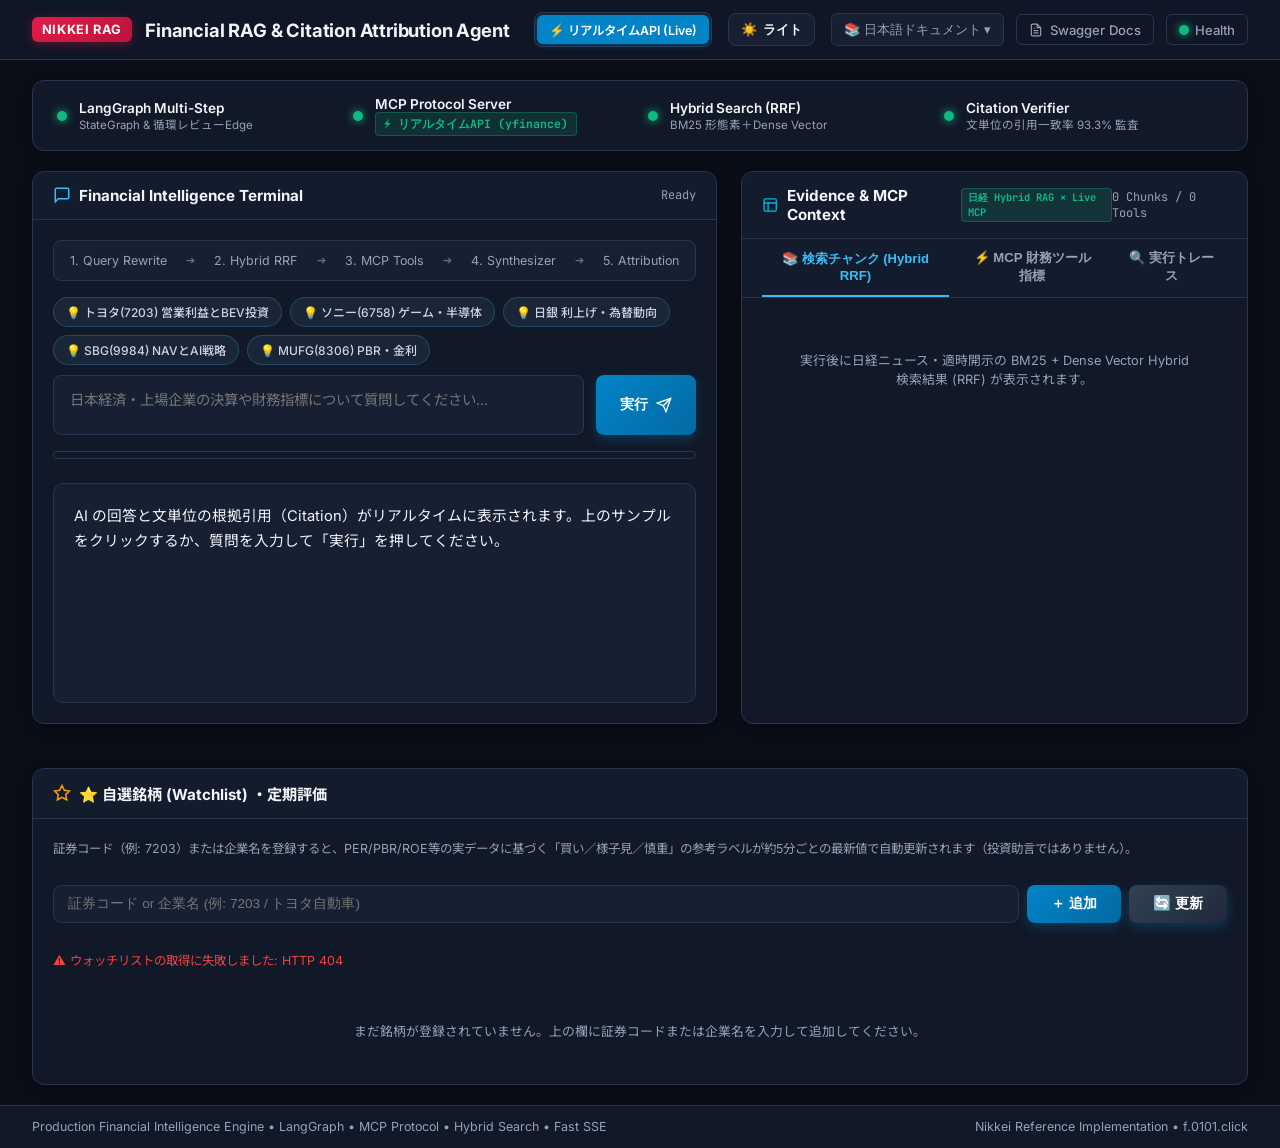
==== commit 1fe912b1: "Add watchlist feature, bilingual valuation labels, 30min polling, and kids guide indicator details -" ====
--- a/src/api/static/index.html
+++ b/src/api/static/index.html
@@ -1065,8 +1065,21 @@
       max-height: 85vh;
       display: flex;
       flex-direction: column;
+      overflow: hidden;
       box-shadow: 0 20px 60px rgba(0,0,0,0.45);
       animation: citationModalIn 0.18s ease-out;
+    }
+
+    .citation-modal-header {
+      flex-shrink: 0;
+    }
+
+    #citationModalContent {
+      flex: 1 1 auto;
+      min-height: 0;
+      overflow-y: auto;
+      display: flex;
+      flex-direction: column;
     }
 
     @keyframes citationModalIn {
@@ -1446,6 +1459,34 @@
         </div>
       </section>
     </div>
+
+    <section class="panel" style="margin-top:1.5rem;">
+      <div class="panel-header">
+        <div class="panel-title">
+          <svg width="18" height="18" viewBox="0 0 24 24" fill="none" stroke="#f59e0b" stroke-width="2"><polygon points="12 2 15.09 8.26 22 9.27 17 14.14 18.18 21.02 12 17.77 5.82 21.02 7 14.14 2 9.27 8.91 8.26 12 2"></polygon></svg>
+          ⭐ 自選銘柄 (Watchlist) ・定期評価
+        </div>
+        <span class="code-font" id="watchlistUpdatedAt" style="font-size:0.72rem; color:var(--text-muted);"></span>
+      </div>
+      <div class="panel-body">
+        <p style="font-size:0.78rem; color:var(--text-muted); margin:0 0 0.75rem;">
+          証券コード（例: 7203）または企業名を登録すると、PER/PBR/ROE等の実データに基づく「買い／様子見／慎重」の参考ラベルが約5分ごとの最新値で自動更新されます（投資助言ではありません）。
+        </p>
+        <div style="display:flex; gap:0.5rem; margin-bottom:0.75rem;">
+          <input id="watchlistInput" type="text" placeholder="証券コード or 企業名 (例: 7203 / トヨタ自動車)"
+                 style="flex:1; background:var(--bg-card); border:1px solid var(--border-color); border-radius:8px; color:var(--text-main,inherit); padding:0 0.9rem; font-size:0.85rem; height:38px;"
+                 onkeydown="if(event.key==='Enter') addToWatchlist();">
+          <button class="btn-submit" style="height:38px;" onclick="addToWatchlist()">＋ 追加</button>
+          <button class="btn-submit" style="height:38px; background:linear-gradient(135deg,#334155 0%,#1e293b 100%);" onclick="loadWatchlist()">🔄 更新</button>
+        </div>
+        <div id="watchlistError" style="display:none; color:#ef4444; font-size:0.78rem; margin-bottom:0.75rem;"></div>
+        <div id="watchlistGrid" style="display:grid; grid-template-columns:repeat(auto-fill, minmax(270px, 1fr)); gap:0.75rem;">
+          <div style="color:var(--text-muted); font-size:0.8rem; text-align:center; padding:1.5rem; grid-column:1/-1;">
+            まだ銘柄が登録されていません。上の欄に証券コードまたは企業名を入力して追加してください。
+          </div>
+        </div>
+      </div>
+    </section>
   </main>
 
   <footer>
@@ -1935,6 +1976,117 @@
       document.getElementById('valRecall').innerText = `${((report.recall || 0) * 100).toFixed(1)}%`;
     }
 
+    // --- 自選銘柄 (Watchlist) --------------------------------------------
+    // Rating label rules run server-side (src/services/watchlist.py, sharing
+    // the exact same buy/hold/caution lookup table as the report's layman
+    // verdict section) — this JS only fetches and renders, no local logic.
+    const WATCHLIST_REFRESH_MS = 30 * 60 * 1000; // front-end poll interval.
+    // Server-side yfinance cache TTL is still 5 min (unchanged) — polling at
+    // 30 min just reduces request frequency; it will simply pick up whatever
+    // the cache holds at poll time rather than always the freshest 5-min tick.
+    let watchlistRefreshTimer = null;
+
+    function watchlistStatusColor(status) {
+      if (status === 'UNDERVALUED') return '#10b981';
+      if (status === 'OVERVALUED') return '#ef4444';
+      return '#f59e0b';
+    }
+
+    async function loadWatchlist() {
+      const grid = document.getElementById('watchlistGrid');
+      const errBox = document.getElementById('watchlistError');
+      errBox.style.display = 'none';
+      try {
+        const res = await fetch('/api/v1/watchlist/ratings');
+        if (!res.ok) throw new Error(`HTTP ${res.status}`);
+        const data = await res.json();
+        renderWatchlist(data.items || []);
+        document.getElementById('watchlistUpdatedAt').innerText =
+          '更新: ' + new Date((data.generated_at || Date.now() / 1000) * 1000).toLocaleTimeString('ja-JP');
+      } catch (e) {
+        errBox.innerText = `⚠ ウォッチリストの取得に失敗しました: ${escapeHtml(e.message || String(e))}`;
+        errBox.style.display = 'block';
+      }
+    }
+
+    function renderWatchlist(items) {
+      const grid = document.getElementById('watchlistGrid');
+      if (!items.length) {
+        grid.innerHTML = `<div style="color:var(--text-muted); font-size:0.8rem; text-align:center; padding:1.5rem; grid-column:1/-1;">
+          まだ銘柄が登録されていません。上の欄に証券コードまたは企業名を入力して追加してください。
+        </div>`;
+        return;
+      }
+
+      grid.innerHTML = items.map(item => {
+        const removeBtn = `<button onclick="removeFromWatchlist('${escapeHtml(item.ticker)}')" title="削除"
+          style="background:none; border:none; color:var(--text-muted); cursor:pointer; font-size:0.9rem; line-height:1;">✕</button>`;
+
+        if (!item.rating_available) {
+          return `<div style="background:var(--bg-card); border:1px solid var(--border-color); border-radius:10px; padding:0.85rem;">
+            <div style="display:flex; justify-content:space-between; align-items:flex-start;">
+              <div><strong>${escapeHtml(item.company_name)}</strong> <span class="code-font" style="color:var(--text-muted); font-size:0.75rem;">(${escapeHtml(item.ticker)})</span></div>
+              ${removeBtn}
+            </div>
+            <div style="color:var(--text-muted); font-size:0.78rem; margin-top:0.5rem;">⚠ 現在データを取得できません（${escapeHtml(item.error || '')}）</div>
+          </div>`;
+        }
+
+        const color = watchlistStatusColor(item.valuation_status);
+        return `<div style="background:var(--bg-card); border:1px solid var(--border-color); border-left:3px solid ${color}; border-radius:10px; padding:0.85rem;">
+          <div style="display:flex; justify-content:space-between; align-items:flex-start;">
+            <div><strong>${escapeHtml(item.company_name)}</strong> <span class="code-font" style="color:var(--text-muted); font-size:0.75rem;">(${escapeHtml(item.ticker)})</span></div>
+            ${removeBtn}
+          </div>
+          <div style="font-size:0.72rem; color:var(--text-muted); margin:0.35rem 0;">評価ステータス: ${escapeHtml(item.valuation_status_label)}</div>
+          <div style="font-size:0.82rem; font-weight:600; margin-bottom:0.5rem;">${escapeHtml(item.verdict_label)}</div>
+          <div class="code-font" style="font-size:0.72rem; color:var(--text-muted); display:grid; grid-template-columns:1fr 1fr; gap:2px 8px;">
+            <span>PER ${item.per ?? '-'}</span><span>PBR ${item.pbr ?? '-'}</span>
+            <span>ROE ${item.roe_percent ?? '-'}%</span><span>配当 ${item.dividend_yield_percent ?? '-'}%</span>
+          </div>
+          <div style="font-size:0.68rem; color:var(--text-muted); margin-top:0.4rem;">${escapeHtml(item.as_of_date || '')} ・ 投資助言ではありません</div>
+        </div>`;
+      }).join('');
+    }
+
+    async function addToWatchlist() {
+      const input = document.getElementById('watchlistInput');
+      const errBox = document.getElementById('watchlistError');
+      const raw = input.value.trim();
+      errBox.style.display = 'none';
+      if (!raw) return;
+
+      try {
+        const res = await fetch('/api/v1/watchlist', {
+          method: 'POST',
+          headers: { 'Content-Type': 'application/json' },
+          body: JSON.stringify({ ticker: raw }),
+        });
+        const data = await res.json().catch(() => ({}));
+        if (!res.ok) throw new Error(data.detail || `HTTP ${res.status}`);
+        input.value = '';
+        await loadWatchlist();
+      } catch (e) {
+        errBox.innerText = `⚠ ${escapeHtml(e.message || String(e))}`;
+        errBox.style.display = 'block';
+      }
+    }
+
+    async function removeFromWatchlist(ticker) {
+      try {
+        const res = await fetch(`/api/v1/watchlist/${encodeURIComponent(ticker)}`, { method: 'DELETE' });
+        if (!res.ok) {
+          const data = await res.json().catch(() => ({}));
+          throw new Error(data.detail || `HTTP ${res.status}`);
+        }
+        await loadWatchlist();
+      } catch (e) {
+        const errBox = document.getElementById('watchlistError');
+        errBox.innerText = `⚠ ${escapeHtml(e.message || String(e))}`;
+        errBox.style.display = 'block';
+      }
+    }
+
     function toggleDocsMenu(e) {
       if (e) e.stopPropagation();
       const menu = document.getElementById('docsMenu');
@@ -1958,6 +2110,8 @@
     // Initialize on page load
     window.addEventListener('DOMContentLoaded', () => {
       initTheme();
+      loadWatchlist();
+      watchlistRefreshTimer = setInterval(loadWatchlist, WATCHLIST_REFRESH_MS);
     });
   </script>
 </body>
